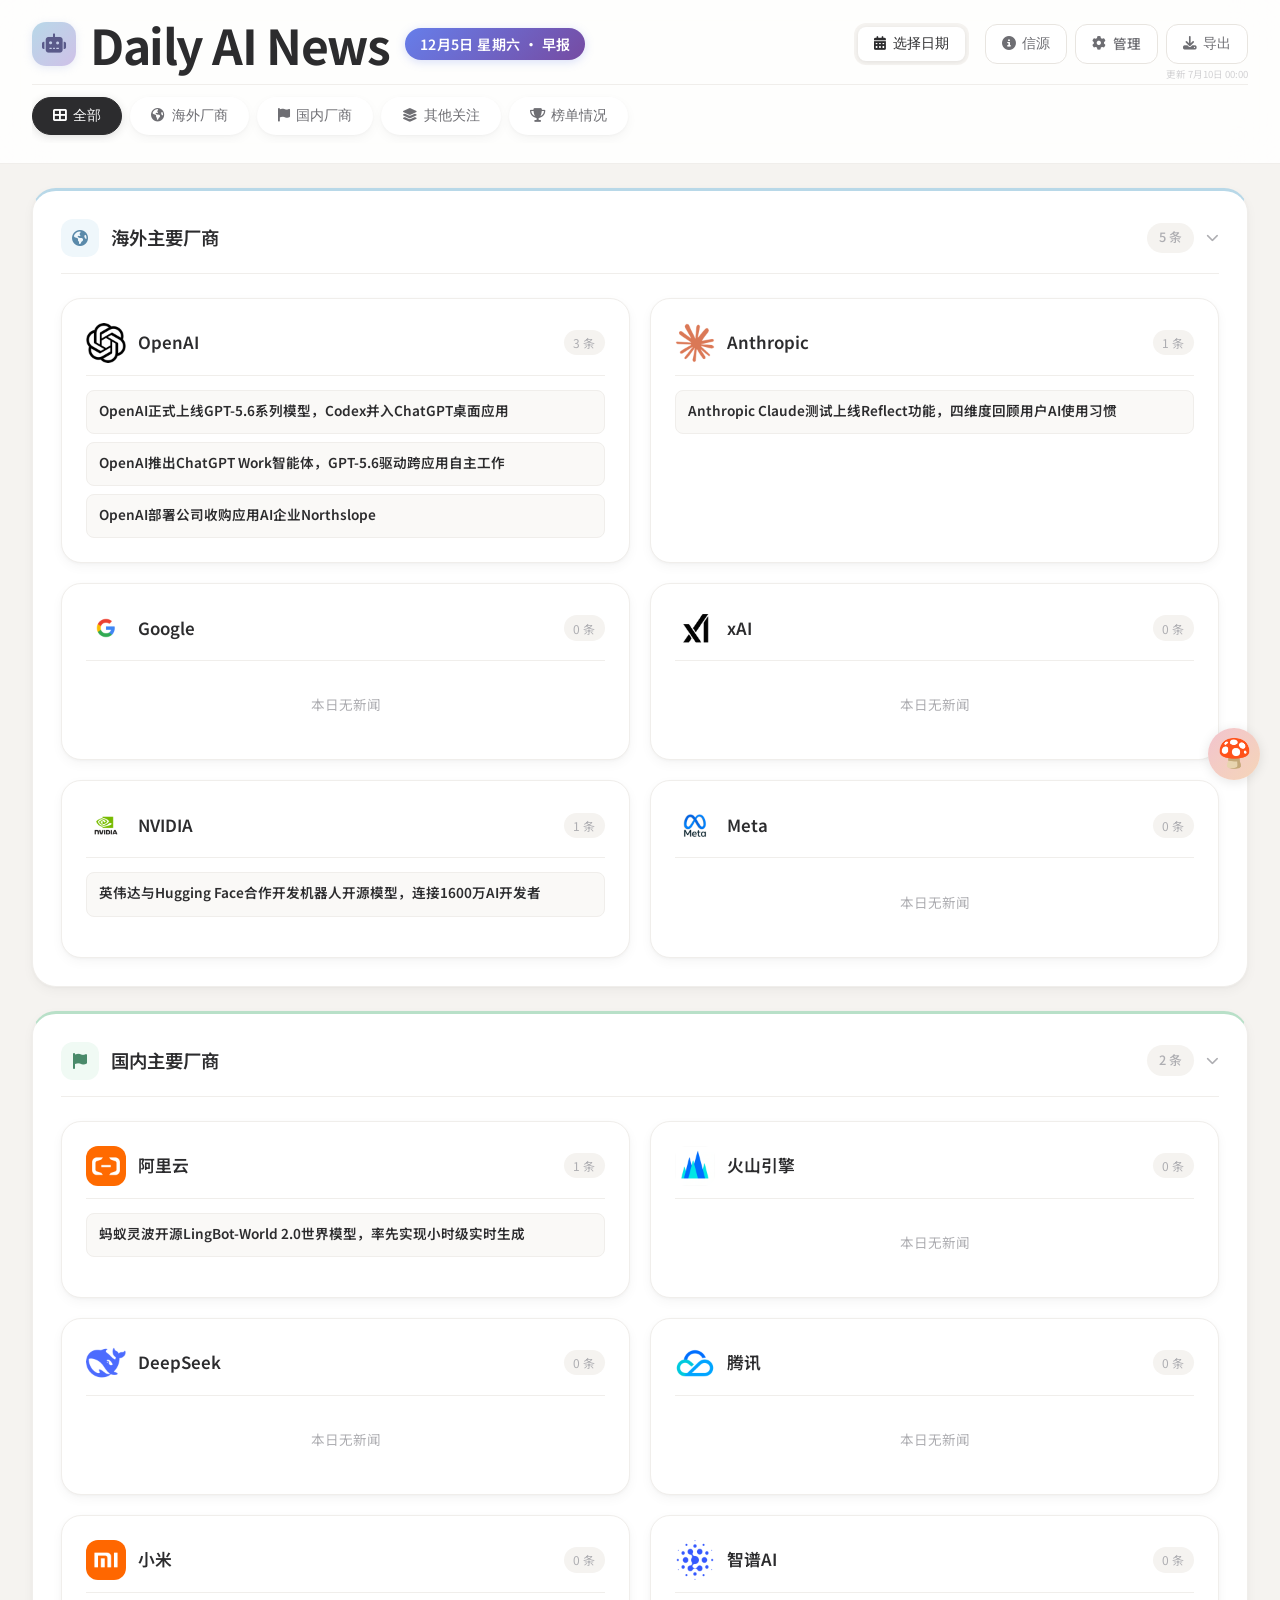
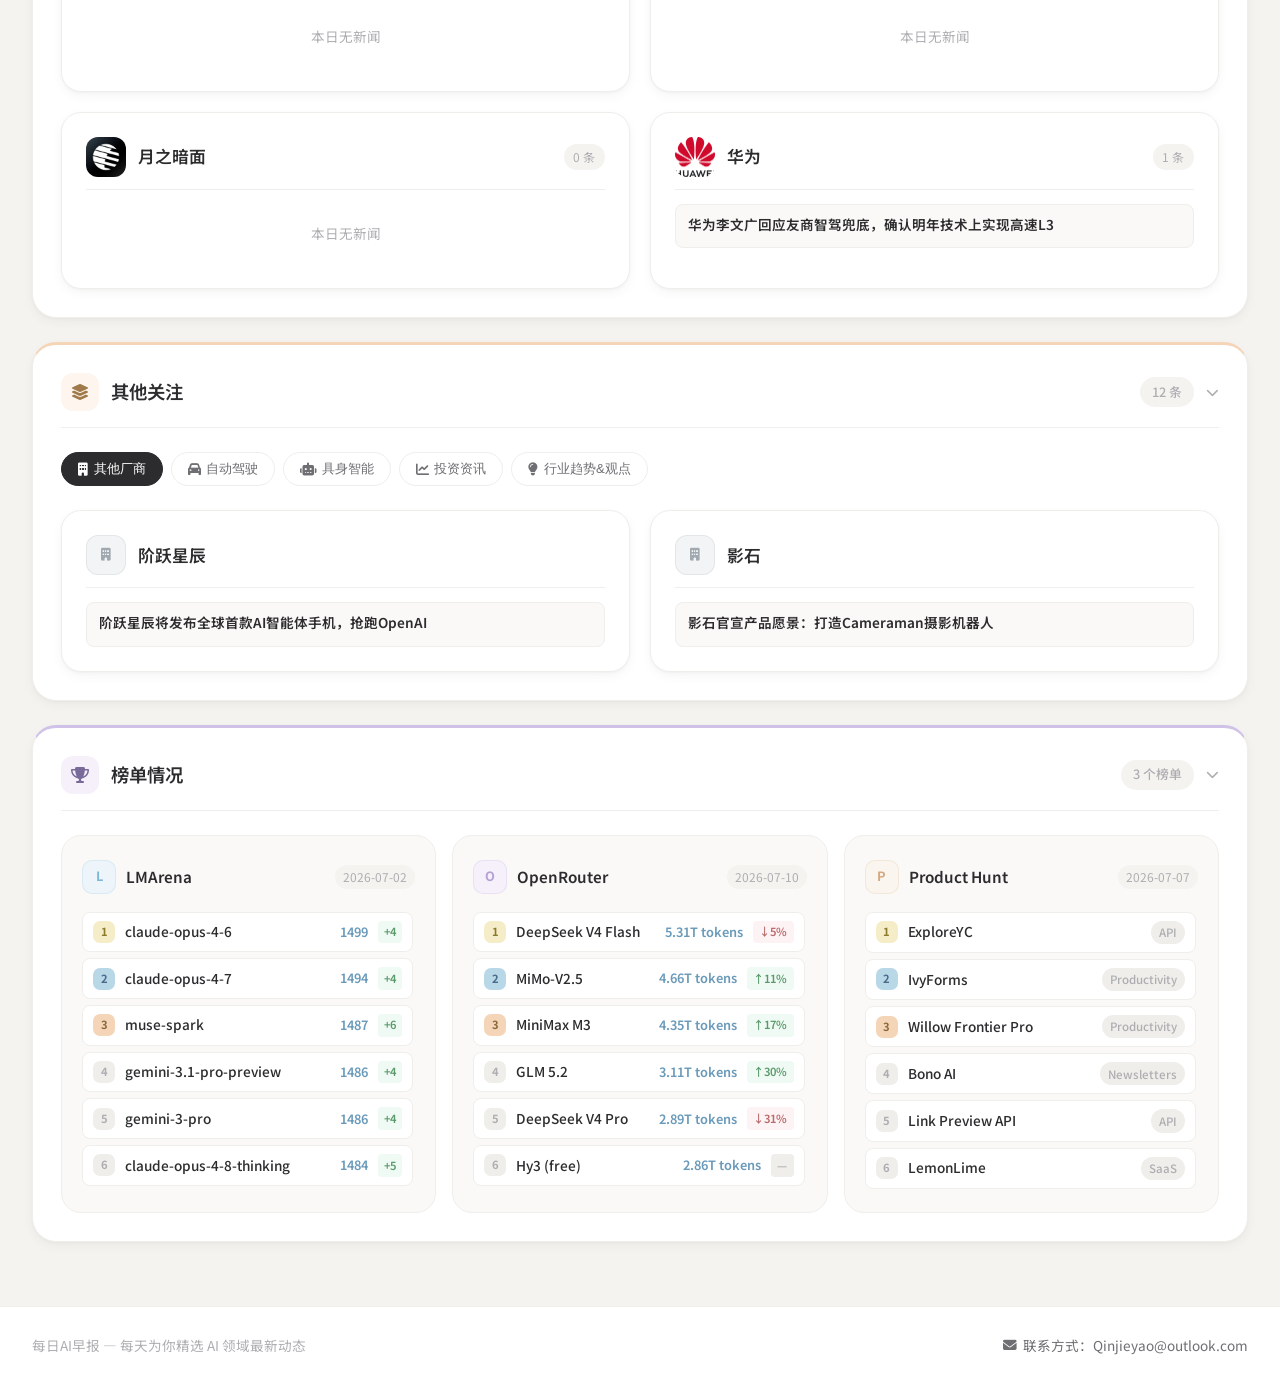
==== index.html @ 11258d32 "修复：seed-data.js 改为永久保留全部历史（43天），更新SKILL.md/CLAUDE.md - SEED数据从git历史全量恢复，不再3天截断（7/5/6/7日数据得以恢复） - SKI" ====
<!DOCTYPE html>
<html lang="zh-CN">
<head>
    <meta charset="UTF-8">
    <meta name="viewport" content="width=device-width, initial-scale=1.0">
    <title>每日AI早报</title>
    <link rel="stylesheet" href="styles.css">
    <link href="https://fonts.googleapis.com/css2?family=Inter:wght@300;400;500;600;700&family=Noto+Sans+SC:wght@300;400;500;600;700&display=swap" rel="stylesheet">
    <link rel="stylesheet" href="https://cdnjs.cloudflare.com/ajax/libs/font-awesome/6.4.0/css/all.min.css">
    <link rel="stylesheet" href="chatbot.css?v=1">
</head>
<body>
    <div class="app-container">
        <!-- Header -->
        <header class="header">
            <div class="header-content">
                <div class="logo-section">
                    <div class="logo-icon">
                        <i class="fas fa-robot"></i>
                    </div>
                    <div class="logo-info">
                        <div class="logo-top-row">
                            <h1 class="logo-text">Daily AI News</h1>
                            <span class="header-date" id="header-date"></span>
                        </div>
                    </div>
                </div>

                <div class="header-actions">
                    <div class="date-selector">
                        <button class="date-btn active" id="custom-date-btn">
                            <i class="fas fa-calendar-alt"></i>
                            <span>选择日期</span>
                        </button>
                        <input type="date" id="custom-date-input" class="custom-date-input" />
                    </div>

                    <div class="action-buttons">
                        <button class="action-btn source-btn" id="source-info-btn" title="信源说明">
                            <i class="fas fa-info-circle"></i>
                            <span>信源</span>
                        </button>
                        <a href="admin.html" class="action-btn admin-btn" title="内容管理">
                            <i class="fas fa-cog"></i>
                            <span>管理</span>
                        </a>
                        <button class="action-btn export-btn" title="导出报告">
                            <i class="fas fa-download"></i>
                            <span>导出</span>
                        </button>
                    </div>
                    <span class="update-time-inline">更新 <span id="update-time"></span></span>
                </div>
            </div>

            <!-- Category Tabs -->
            <div class="category-tabs">
                <button class="tab-btn active" data-category="all">
                    <i class="fas fa-th-large"></i>
                    全部
                </button>
                <button class="tab-btn" data-category="overseas">
                    <i class="fas fa-globe-americas"></i>
                    海外厂商
                </button>
                <button class="tab-btn" data-category="domestic">
                    <i class="fas fa-flag"></i>
                    国内厂商
                </button>
                <button class="tab-btn" data-category="other">
                    <i class="fas fa-layer-group"></i>
                    其他关注
                </button>
                <button class="tab-btn" data-category="ranking">
                    <i class="fas fa-trophy"></i>
                    榜单情况
                </button>
            </div>
        </header>

        <!-- Main Content -->
        <main class="main-content">

            <!-- Content Grid -->
            <div class="content-grid" id="content-grid">
                <!-- 动态渲染 -->
            </div>
        </main>

        <!-- Footer -->
        <footer class="footer">
            <div class="footer-content">
                <p>每日AI早报 — 每天为你精选 AI 领域最新动态</p>
                <div class="footer-links">
                    <span class="footer-link">
                        <i class="fas fa-envelope"></i>
                        联系方式：Qinjieyao@outlook.com
                    </span>
                </div>
            </div>
        </footer>

    </div>

    <!-- Loading Overlay -->
    <div class="loading-overlay" id="loading-overlay">
        <div class="loading-spinner">
            <div class="spinner"></div>
            <p>正在获取最新内容...</p>
        </div>
    </div>

    <!-- Toast Notification -->
    <div class="toast" id="toast">
        <i class="fas fa-check-circle"></i>
        <span id="toast-message">操作成功</span>
    </div>

    <!-- Back to Top -->
    <button class="back-to-top" id="back-to-top" aria-label="回到顶部">
        <i class="fas fa-chevron-up"></i>
    </button>

    <!-- Vendor Detail Modal -->
    <div class="modal-overlay" id="vendor-modal">
        <div class="modal-container">
            <div class="modal-header">
                <div class="modal-vendor-info">
                    <div class="modal-vendor-icon" id="modal-vendor-icon"></div>
                    <div>
                        <h3 class="modal-vendor-name" id="modal-vendor-name"></h3>
                        <span class="modal-news-count" id="modal-news-count"></span>
                    </div>
                </div>
                <button class="modal-close" id="modal-close" aria-label="关闭弹窗">&times;</button>
            </div>
            <div class="modal-body" id="modal-body"></div>
        </div>
    </div>

    <!-- 信源说明弹窗 -->
    <div class="modal-overlay" id="source-modal">
        <div class="modal-container source-modal-container">
            <div class="modal-header">
                <h3>📰 信源说明</h3>
                <button class="modal-close" id="source-modal-close" aria-label="关闭">&times;</button>
            </div>
            <div class="modal-body source-modal-body">
                <div class="source-section">
                    <h4>📡 四大早报源</h4>
                    <p>内容主要来自 <b>36氪 8点1氪</b>、<b>爱范儿早报</b>、<b>极客公园 极客早知道</b>、<b>IT之家 IT早报</b> 四家科技媒体的每日早报，从中提取全部 AI 相关新闻，不受 24 小时窗口限制。</p>
                </div>
                <div class="source-section">
                    <h4>🔍 补充站点</h4>
                    <p>同步扫描 <b>机器之心、量子位、腾讯新闻科技</b> 以及千问/豆包/Kimi/智谱等官方 Blog，查漏补缺，24 小时时效过滤。</p>
                </div>
                <div class="source-section">
                    <h4>🔗 独立链接</h4>
                    <p>每条新闻均附独立报道链接，优先引用 <b>第一财经 → 华尔街见闻 → 证券时报 → 财联社 → 36氪 → 新浪财经 → 腾讯新闻</b> 等权威来源，确保原文可查。</p>
                </div>
                <div class="source-section">
                    <h4>✅ 逐条复核</h4>
                    <p>发布前对每条新闻链接进行逐条验证，核对标题与内容是否一致、日期是否准确，确保链接指向正确文章。</p>
                </div>
                <div class="source-section">
                    <h4>🏷️ 分类规则</h4>
                    <p>按赛道和厂商归类：具身智能 → 自动驾驶 → AI 出海 → 投资资讯 → 其他厂商 → 行业趋势。被跟踪的海外/国内友商新闻优先归入各自卡片。</p>
                </div>
            </div>
        </div>
    </div>

    <!-- 蘑菇助手 Chatbot -->
    <button class="chatbot-toggle" id="chatbot-toggle" aria-label="打开蘑菇助手">
        <span class="chatbot-toggle-icon">🍄</span>
    </button>

    <div class="chatbot-container" id="chatbot-container">
        <div class="chatbot-header">
            <div class="chatbot-header-left">
                <span class="chatbot-header-icon">🍄</span>
                <span class="chatbot-header-title">蘑菇新闻助手</span>
            </div>
            <div class="chatbot-header-actions">
                <button class="chatbot-header-btn" id="chatbot-clear-btn" title="清空对话">
                    <i class="fas fa-trash-can"></i>
                </button>
                <button class="chatbot-header-btn" id="chatbot-close-btn" title="收起">
                    <i class="fas fa-chevron-down"></i>
                </button>
            </div>
        </div>

        <div class="chatbot-messages" id="chatbot-messages"></div>

        <div class="chatbot-quick-prompts" id="chatbot-quick-prompts"></div>

        <div class="chatbot-input-area">
            <textarea class="chatbot-input" id="chatbot-input"
                placeholder="问我关于AI日报的任何问题..." rows="1"></textarea>
            <button class="chatbot-send-btn" id="chatbot-send-btn" aria-label="发送">🍄</button>
        </div>
    </div>

    <script src="seed-data.js?v=20260710"></script>
    <script src="data.js?v=20260710"></script>
    <script src="script.js?v=20260710"></script>
    <script src="chatbot.js"></script>
</body>
</html>
---- styles.css ----
/* ==================== 全局变量 ==================== */
:root {
    --bg-page: #f5f3f0;
    --bg-card: #ffffff;
    --bg-card-hover: #fefefe;
    --bg-section: #faf9f7;
    --bg-tag: #f0eeeb;
    --border: #e8e5e0;
    --border-light: #f0eeeb;

    --text-primary: #2c2c2e;
    --text-secondary: #6e6e73;
    --text-muted: #aeaeb2;

    --macaron-pink: #f2c4ce;
    --macaron-pink-soft: #fdf2f4;
    --macaron-blue: #b8d8e8;
    --macaron-blue-soft: #eff7fb;
    --macaron-green: #b8e0c8;
    --macaron-green-soft: #f0faf4;
    --macaron-lavender: #cfc1e8;
    --macaron-lavender-soft: #f5f0fa;
    --macaron-peach: #f5d5b8;
    --macaron-peach-soft: #fdf5ee;
    --macaron-mint: #aee6d8;
    --macaron-mint-soft: #effbf6;
    --macaron-lemon: #f5ecc8;
    --macaron-lemon-soft: #fdfbf0;

    --radius-xl: 24px;
    --radius-lg: 20px;
    --radius-md: 16px;
    --radius-sm: 12px;
    --radius-xs: 8px;

    --shadow-soft: 0 1px 3px rgba(0,0,0,0.03), 0 4px 12px rgba(0,0,0,0.04);
    --shadow-hover: 0 2px 8px rgba(0,0,0,0.05), 0 8px 24px rgba(0,0,0,0.06);
    --shadow-card: 0 0 0 1px var(--border), var(--shadow-soft);

    --transition: 0.25s cubic-bezier(0.4, 0, 0.2, 1);
}

html {
    scroll-behavior: smooth;
}

* {
    margin: 0;
    padding: 0;
    box-sizing: border-box;
}

body {
    font-family: -apple-system, BlinkMacSystemFont, 'SF Pro Display', 'Noto Sans SC', 'Inter', sans-serif;
    background: var(--bg-page);
    color: var(--text-primary);
    line-height: 1.6;
    overflow-x: hidden;
    -webkit-font-smoothing: antialiased;
}

body.modal-open {
    overflow: hidden;
}

/* ==================== 容器 ==================== */
.app-container {
    min-height: 100vh;
    display: flex;
    flex-direction: column;
}

/* ==================== Header ==================== */
.header {
    background: rgba(255,255,255,0.85);
    backdrop-filter: blur(24px) saturate(180%);
    -webkit-backdrop-filter: blur(24px) saturate(180%);
    border-bottom: 1px solid var(--border-light);
    padding: 1.25rem 2rem;
    position: sticky;
    top: 0;
    z-index: 100;
}

.header-content {
    max-width: 1280px;
    margin: 0 auto;
    display: flex;
    justify-content: space-between;
    align-items: center;
    gap: 1.5rem;
}

.logo-section {
    display: flex;
    align-items: center;
    gap: 0.875rem;
}

.logo-icon {
    width: 44px;
    height: 44px;
    background: linear-gradient(135deg, var(--macaron-blue) 0%, var(--macaron-lavender) 100%);
    border-radius: 14px;
    display: flex;
    align-items: center;
    justify-content: center;
    font-size: 1.2rem;
    color: #5a5a8a;
    box-shadow: 0 2px 8px rgba(180,190,230,0.3);
}

.logo-info {
    display: flex;
    flex-direction: column;
}

.logo-top-row {
    display: flex;
    align-items: center;
    gap: 1rem;
}

.logo-text {
    font-size: 3rem;
    font-weight: 700;
    color: var(--text-primary);
    letter-spacing: -0.03em;
    line-height: 1;
}

.header-date {
    font-size: 0.88rem;
    font-weight: 600;
    color: white;
    letter-spacing: 0.03em;
    white-space: nowrap;
    padding: 0.3rem 0.9rem;
    background: linear-gradient(135deg, #667eea 0%, #764ba2 100%);
    border-radius: 100px;
    flex-shrink: 0;
    box-shadow: 0 2px 10px rgba(102, 126, 234, 0.25);
}

.header-actions {
    display: flex;
    align-items: center;
    gap: 1rem;
    position: relative;
}

.update-time-inline {
    position: absolute;
    right: 0;
    bottom: -1.1rem;
    font-size: 0.6rem;
    color: var(--text-muted);
    opacity: 0.55;
    white-space: nowrap;
}

.date-selector {
    display: flex;
    gap: 4px;
    background: var(--bg-page);
    padding: 4px;
    border-radius: var(--radius-sm);
}

.date-btn {
    padding: 0.5rem 1rem;
    border: none;
    background: white;
    color: var(--text-primary);
    border-radius: var(--radius-xs);
    cursor: pointer;
    font-size: 0.85rem;
    font-weight: 500;
    transition: all var(--transition);
    display: flex;
    align-items: center;
    gap: 0.4rem;
    box-shadow: 0 1px 4px rgba(0,0,0,0.08);
}

.date-btn:hover {
    background: rgba(255,255,255,0.8);
}

.custom-date-input {
    position: absolute;
    opacity: 0;
    width: 0;
    height: 0;
    pointer-events: none;
}

.custom-date-input.visible {
    position: relative;
    opacity: 1;
    width: auto;
    height: auto;
    pointer-events: auto;
    padding: 0.5rem 0.75rem;
    border: 1px solid var(--border);
    border-radius: var(--radius-xs);
    font-size: 0.85rem;
    font-family: inherit;
    color: var(--text-primary);
    background: white;
    cursor: pointer;
    outline: none;
    transition: all var(--transition);
}

.custom-date-input.visible:focus {
    border-color: var(--macaron-blue);
    box-shadow: 0 0 0 3px var(--macaron-blue-soft);
}

.action-buttons {
    display: flex;
    gap: 0.5rem;
}

.action-btn {
    padding: 0.5rem 1rem;
    border: 1px solid var(--border);
    background: white;
    color: var(--text-secondary);
    border-radius: var(--radius-sm);
    cursor: pointer;
    font-size: 0.85rem;
    font-weight: 500;
    transition: all var(--transition);
    display: flex;
    align-items: center;
    gap: 0.4rem;
    text-decoration: none;
}

.action-btn:hover {
    background: var(--bg-page);
    color: var(--text-primary);
    transform: translateY(-1px);
    box-shadow: var(--shadow-soft);
}

.refresh-btn:hover i {
    animation: rotate 0.8s ease;
}

@keyframes rotate {
    from { transform: rotate(0deg); }
    to { transform: rotate(360deg); }
}

/* ==================== Back to Top ==================== */
.back-to-top {
    position: fixed;
    bottom: 2rem;
    left: 2rem;
    width: 44px;
    height: 44px;
    background: white;
    border: 1px solid var(--border);
    border-radius: 50%;
    color: var(--text-secondary);
    cursor: pointer;
    font-size: 1rem;
    display: flex;
    align-items: center;
    justify-content: center;
    box-shadow: var(--shadow-soft);
    opacity: 0;
    transform: translateY(20px);
    pointer-events: none;
    transition: all var(--transition);
    z-index: 99;
}

.back-to-top.visible {
    opacity: 1;
    transform: translateY(0);
    pointer-events: auto;
}

.back-to-top:hover {
    color: var(--text-primary);
    background: var(--bg-page);
    transform: translateY(-3px);
    box-shadow: var(--shadow-hover);
}

/* ==================== Main ==================== */
.main-content {
    flex: 1;
    max-width: 1280px;
    margin: 0 auto;
    padding: 1.5rem 2rem 2rem;
    width: 100%;
}

/* Category Tabs — 胶囊 */
.category-tabs {
    max-width: 1280px;
    margin: 0 auto;
    display: flex;
    gap: 0.5rem;
    overflow-x: auto;
    padding: 0.75rem 0 0.5rem;
    border-top: 1px solid var(--border-light);
    margin-top: 1rem;
}

.tab-btn {
    padding: 0.55rem 1.25rem;
    border: 1.5px solid transparent;
    background: white;
    color: var(--text-secondary);
    border-radius: 100px;
    cursor: pointer;
    font-size: 0.85rem;
    font-weight: 500;
    transition: all var(--transition);
    display: flex;
    align-items: center;
    gap: 0.4rem;
    white-space: nowrap;
    box-shadow: var(--shadow-soft);
}

.tab-btn:hover {
    color: var(--text-primary);
    transform: translateY(-1px);
    box-shadow: var(--shadow-hover);
}

.tab-btn.active {
    background: var(--text-primary);
    color: white;
    border-color: var(--text-primary);
    box-shadow: 0 2px 8px rgba(44,44,46,0.15);
}

/* ==================== Section Card ==================== */
.content-grid {
    display: grid;
    gap: 1.5rem;
}

.content-section {
    background: var(--bg-card);
    border-radius: var(--radius-xl);
    padding: 1.75rem;
    border: 1px solid var(--border-light);
    box-shadow: var(--shadow-soft);
    transition: all var(--transition);
}

.content-section:hover {
    box-shadow: var(--shadow-hover);
}

/* 左侧色带 */
.content-section[data-category="overseas"] {
    border-top: 3px solid var(--macaron-blue);
}
.content-section[data-category="domestic"] {
    border-top: 3px solid var(--macaron-green);
}
.content-section[data-category="other"] {
    border-top: 3px solid var(--macaron-peach);
}
.content-section[data-category="ranking"] {
    border-top: 3px solid var(--macaron-lavender);
}

/* ==================== Other Tabs ==================== */
.other-tabs {
    display: flex;
    gap: 0.5rem;
    margin-bottom: 1.25rem;
    overflow-x: auto;
    padding-bottom: 0.25rem;
}

.other-tab {
    padding: 0.45rem 1rem;
    border: 1px solid var(--border-light);
    background: white;
    color: var(--text-secondary);
    border-radius: 100px;
    cursor: pointer;
    font-size: 0.82rem;
    font-weight: 500;
    white-space: nowrap;
    transition: all var(--transition);
    display: flex;
    align-items: center;
    gap: 0.35rem;
}

.other-tab:hover {
    color: var(--text-primary);
    border-color: var(--border);
}

.other-tab.active {
    background: var(--text-primary);
    color: white;
    border-color: var(--text-primary);
}

/* ==================== Vendor Cards Grid ==================== */
.vendor-cards-row {
    display: grid;
    grid-template-columns: repeat(var(--cols, 2), 1fr);
    gap: 1.25rem;
    margin-bottom: 1.25rem;
}

.vendor-cards-row:last-child {
    margin-bottom: 0;
}

.vendor-card {
    background: var(--bg-card);
    border-radius: var(--radius-lg);
    padding: 1.5rem;
    border: 1px solid var(--border-light);
    cursor: pointer;
    transition: all var(--transition);
    display: flex;
    flex-direction: column;
    gap: 0.875rem;
    box-shadow: var(--shadow-soft);
}

.vendor-card:hover {
    transform: translateY(-3px);
    box-shadow: var(--shadow-hover);
    border-color: var(--border);
}

.vendor-card:active {
    transform: translateY(-1px);
}

.vendor-card-header {
    display: flex;
    align-items: center;
    gap: 0.75rem;
    padding-bottom: 0.75rem;
    border-bottom: 1px solid var(--border-light);
}

.vendor-card-icon {
    width: 40px;
    height: 40px;
    border-radius: 12px;
    display: flex;
    align-items: center;
    justify-content: center;
    font-size: 0.9rem;
    font-weight: 700;
    flex-shrink: 0;
    overflow: hidden;
}

.vendor-card-icon.has-logo {
    background: transparent !important;
    border: none !important;
}

.vendor-card-logo-img {
    width: 100%;
    height: 100%;
    object-fit: contain;
}

.vendor-card-name {
    font-size: 1.05rem;
    font-weight: 600;
    color: var(--text-primary);
}

.vendor-card-news-count {
    margin-left: auto;
    font-size: 0.75rem;
    color: var(--text-muted);
    padding: 0.2rem 0.6rem;
    background: var(--bg-page);
    border-radius: 100px;
    white-space: nowrap;
}

.vendor-card-news-list {
    display: flex;
    flex-direction: column;
    gap: 0.5rem;
    flex: 1;
}

.vendor-card-news-item {
    padding: 0.625rem 0.75rem;
    background: var(--bg-section);
    border-radius: var(--radius-xs);
    border: 1px solid var(--border-light);
    transition: background var(--transition);
}

.vendor-card:hover .vendor-card-news-item {
    background: white;
}

.vendor-card-news-title {
    font-size: 0.85rem;
    font-weight: 600;
    color: var(--text-primary);
    margin-bottom: 0.2rem;
    line-height: 1.4;
    display: -webkit-box;
    -webkit-line-clamp: 1;
    -webkit-box-orient: vertical;
    overflow: hidden;
}

.vendor-card-news-summary {
    font-size: 0.78rem;
    color: var(--text-secondary);
    line-height: 1.5;
    display: -webkit-box;
    -webkit-line-clamp: 1;
    -webkit-box-orient: vertical;
    overflow: hidden;
}

.vendor-card-empty {
    display: flex;
    flex-direction: column;
    align-items: center;
    justify-content: center;
    padding: 1.2rem 1rem;
    color: var(--text-muted);
    font-size: 0.85rem;
    flex: 1;
    min-height: 60px;
    gap: 0.6rem;
}

.vendor-card-empty-label {
    color: var(--text-muted);
    font-size: 0.85rem;
    align-self: flex-start;
}

.vendor-card-recent {
    display: flex;
    flex-direction: column;
    gap: 0.35rem;
    width: 100%;
}

.vendor-card-recent-item {
    display: flex;
    align-items: baseline;
    gap: 0.4rem;
    font-size: 0.85rem;
    color: var(--text-muted);
    line-height: 1.4;
}

.vendor-card-recent-date {
    flex-shrink: 0;
    color: var(--text-muted);
    opacity: 0.7;
    font-size: 0.85rem;
    white-space: nowrap;
}

.vendor-card-recent-title {
    color: var(--text-muted);
    opacity: 0.8;
    overflow: hidden;
    text-overflow: ellipsis;
    white-space: nowrap;
    cursor: default;
    font-size: 0.85rem;
}

.vendor-card-recent-title[data-link] {
    cursor: pointer;
}

.vendor-card-recent-title[data-link]:hover {
    color: var(--macaron-pink);
    opacity: 1;
    text-decoration: underline;
}

.vendor-card-hint {
    font-size: 0.72rem;
    color: var(--text-muted);
    text-align: center;
    padding-top: 0.25rem;
    border-top: 1px dashed var(--border-light);
    margin-top: auto;
}

.section-header {
    display: flex;
    justify-content: space-between;
    align-items: center;
    margin-bottom: 1.5rem;
    padding-bottom: 1rem;
    border-bottom: 1px solid var(--border-light);
    cursor: pointer;
    user-select: none;
}

.section-header:hover .section-toggle {
    color: var(--text-primary);
}

.section-header-right {
    display: flex;
    align-items: center;
    gap: 0.75rem;
}

.section-toggle {
    color: var(--text-muted);
    font-size: 0.8rem;
    transition: transform 0.3s ease;
}

.content-section.collapsed .section-toggle {
    transform: rotate(-90deg);
}

.content-section.collapsed .section-header {
    margin-bottom: 0;
    border-bottom: none;
    padding-bottom: 0;
}

.content-section.collapsed > *:not(.section-header) {
    display: none;
}

.section-title {
    display: flex;
    align-items: center;
    gap: 0.75rem;
}

.section-icon {
    width: 38px;
    height: 38px;
    border-radius: var(--radius-sm);
    display: flex;
    align-items: center;
    justify-content: center;
    font-size: 1rem;
}

.section-icon.overseas {
    background: var(--macaron-blue-soft);
    color: #5a8aaa;
}

.section-icon.domestic {
    background: var(--macaron-green-soft);
    color: #4a8a6a;
}

.section-icon.other {
    background: var(--macaron-peach-soft);
    color: #a07a4a;
}

.section-icon.ranking {
    background: var(--macaron-lavender-soft);
    color: #7a6a9a;
}

.section-title h2 {
    font-size: 1.15rem;
    font-weight: 600;
    color: var(--text-primary);
}

.item-count {
    padding: 0.3rem 0.75rem;
    background: var(--bg-page);
    border-radius: 100px;
    font-size: 0.8rem;
    color: var(--text-muted);
    font-weight: 500;
}

/* ==================== Vendor Group ==================== */
.vendor-group {
    margin-bottom: 1.25rem;
}

.vendor-group:last-child {
    margin-bottom: 0;
}

.vendor-header {
    display: flex;
    align-items: center;
    gap: 0.625rem;
    margin-bottom: 0.75rem;
    padding-bottom: 0.625rem;
    border-bottom: 1px dashed var(--border-light);
}

.vendor-icon {
    width: 30px;
    height: 30px;
    border-radius: 9px;
    display: flex;
    align-items: center;
    justify-content: center;
    font-size: 0.75rem;
    font-weight: 700;
    flex-shrink: 0;
    overflow: hidden;
}

.vendor-icon.has-logo {
    background: transparent !important;
    border: none !important;
}

.vendor-logo-img {
    width: 100%;
    height: 100%;
    object-fit: contain;
}

.vendor-header h3 {
    font-size: 0.95rem;
    font-weight: 600;
    color: var(--text-primary);
}

.vendor-header .vendor-news-count {
    font-size: 0.75rem;
    color: var(--text-muted);
    margin-left: auto;
    padding: 0.15rem 0.5rem;
    background: var(--bg-page);
    border-radius: 100px;
}

/* ==================== News Item ==================== */
.items-list {
    display: grid;
    gap: 0.625rem;
    padding-left: 2.5rem;
}

.news-item {
    background: var(--bg-section);
    border-radius: var(--radius-md);
    padding: 1.125rem 1.25rem;
    border: 1px solid var(--border-light);
    cursor: pointer;
    transition: all var(--transition);
}

.news-item:hover {
    background: white;
    border-color: var(--border);
    transform: translateY(-2px);
    box-shadow: var(--shadow-hover);
}

.item-header {
    display: flex;
    justify-content: space-between;
    align-items: center;
    margin-bottom: 0.375rem;
}

/* 胶囊 source badge */
.source-badge {
    padding: 0.2rem 0.65rem;
    color: white;
    border-radius: 100px;
    font-size: 0.7rem;
    font-weight: 600;
    letter-spacing: 0.02em;
}

.time-badge {
    font-size: 0.8rem;
    color: var(--text-muted);
}

.item-title {
    font-size: 0.95rem;
    font-weight: 600;
    margin-bottom: 0.35rem;
    line-height: 1.5;
    color: var(--text-primary);
    transition: color var(--transition);
}

.news-item:hover .item-title {
    color: #4a7aaa;
}

.item-summary {
    color: var(--text-secondary);
    font-size: 0.85rem;
    line-height: 1.7;
    margin-bottom: 0.5rem;
}

.item-link {
    display: inline-flex;
    align-items: center;
    gap: 0.35rem;
    color: #6a9aba;
    font-size: 0.8rem;
    font-weight: 500;
    text-decoration: none;
    transition: all var(--transition);
    padding: 0.2rem 0;
}

.item-link:hover {
    color: #4a7aaa;
    gap: 0.55rem;
}

/* 胶囊标签 */
.item-tags {
    display: flex;
    gap: 0.375rem;
    flex-wrap: wrap;
    margin-top: 0.5rem;
}

.tag {
    padding: 0.2rem 0.65rem;
    background: var(--bg-tag);
    color: var(--text-secondary);
    border-radius: 100px;
    font-size: 0.72rem;
    font-weight: 500;
    transition: all var(--transition);
    border: 1px solid transparent;
}

.tag:hover {
    background: var(--macaron-blue-soft);
    color: #5a8aaa;
    border-color: var(--macaron-blue);
}

/* ==================== Ranking ==================== */
.ranking-grid {
    display: grid;
    grid-template-columns: repeat(auto-fill, minmax(340px, 1fr));
    gap: 1rem;
}

.ranking-card {
    background: var(--bg-section);
    border-radius: var(--radius-lg);
    padding: 1.25rem;
    border: 1px solid var(--border-light);
    transition: all var(--transition);
}

.ranking-card:hover {
    background: white;
    border-color: var(--border);
    box-shadow: var(--shadow-hover);
}

.ranking-card-header {
    display: flex;
    justify-content: space-between;
    align-items: center;
    margin-bottom: 0.875rem;
    text-decoration: none;
    color: inherit;
    border-radius: var(--radius-sm);
    padding: 0.25rem;
    margin-left: -0.25rem;
    margin-right: -0.25rem;
    transition: background var(--transition), transform var(--transition);
}

a.ranking-card-header:hover {
    background: var(--bg-page);
    transform: translateY(-1px);
}

a.ranking-card-header:hover .ranking-link-icon {
    opacity: 1;
    transform: translate(0, 0);
}

.ranking-link-icon {
    font-size: 0.7rem;
    color: var(--text-muted);
    opacity: 0;
    transform: translate(-4px, 0);
    transition: all var(--transition);
}

.ranking-platform {
    display: flex;
    align-items: center;
    gap: 0.625rem;
}

.ranking-platform-icon {
    width: 34px;
    height: 34px;
    border-radius: 10px;
    display: flex;
    align-items: center;
    justify-content: center;
    font-size: 0.8rem;
    font-weight: 700;
}

.ranking-platform h4 {
    font-size: 0.95rem;
    font-weight: 600;
    color: var(--text-primary);
}

.ranking-date {
    font-size: 0.75rem;
    color: var(--text-muted);
    padding: 0.15rem 0.5rem;
    background: var(--bg-page);
    border-radius: 100px;
}

.ranking-list {
    display: grid;
    gap: 0.375rem;
    max-height: 280px;
    overflow-y: auto;
    padding-right: 2px;
}

.ranking-list::-webkit-scrollbar {
    width: 4px;
}

.ranking-list::-webkit-scrollbar-thumb {
    background: var(--border);
    border-radius: 2px;
}

.ranking-item {
    display: flex;
    align-items: center;
    gap: 0.625rem;
    padding: 0.5rem 0.625rem;
    background: white;
    border-radius: var(--radius-xs);
    border: 1px solid var(--border-light);
    transition: all var(--transition);
}

.ranking-item:hover {
    border-color: var(--border);
    background: var(--bg-card-hover);
}

.ranking-num {
    width: 22px;
    height: 22px;
    border-radius: 7px;
    display: flex;
    align-items: center;
    justify-content: center;
    font-size: 0.7rem;
    font-weight: 700;
    flex-shrink: 0;
}

.ranking-num.top1 { background: var(--macaron-lemon); color: #8a7a2a; }
.ranking-num.top2 { background: var(--macaron-blue); color: #4a6a8a; }
.ranking-num.top3 { background: var(--macaron-peach); color: #8a6a3a; }
.ranking-num.other { background: var(--bg-tag); color: var(--text-muted); }

.ranking-model {
    flex: 1;
    font-size: 0.85rem;
    font-weight: 500;
    color: var(--text-primary);
}

a.ranking-model-link {
    text-decoration: none;
    color: var(--text-primary);
    transition: color var(--transition);
}

a.ranking-model-link:hover {
    color: var(--macaron-pink);
    text-decoration: underline;
}

.ranking-score {
    font-size: 0.8rem;
    color: #6a9aba;
    font-weight: 600;
}

.ranking-category {
    font-size: 0.72rem;
    color: var(--text-muted);
    padding: 0.15rem 0.5rem;
    background: var(--bg-tag);
    border-radius: 100px;
    font-weight: 500;
}

.ranking-change {
    font-size: 0.7rem;
    font-weight: 600;
    padding: 0.15rem 0.4rem;
    border-radius: 4px;
    white-space: nowrap;
}

.ranking-change.up { color: #5a9a6a; background: var(--macaron-green-soft); }
.ranking-change.down { color: #ba6a6a; background: var(--macaron-pink-soft); }
.ranking-change.flat { color: var(--text-muted); background: var(--bg-tag); }

/* ==================== Footer ==================== */
.footer {
    background: white;
    border-top: 1px solid var(--border-light);
    padding: 1.75rem 2rem;
    margin-top: 2rem;
}

.footer-content {
    max-width: 1280px;
    margin: 0 auto;
    display: flex;
    justify-content: space-between;
    align-items: center;
}

.footer p {
    color: var(--text-muted);
    font-size: 0.85rem;
}

.footer-links {
    display: flex;
    gap: 1.25rem;
}

.footer-link {
    color: var(--text-secondary);
    text-decoration: none;
    font-size: 0.85rem;
    display: flex;
    align-items: center;
    gap: 0.35rem;
    transition: color var(--transition);
}

.footer-link:hover {
    color: #6a9aba;
}

/* ==================== Loading ==================== */
.loading-overlay {
    position: fixed;
    top: 0;
    left: 0;
    width: 100%;
    height: 100%;
    background: rgba(245,243,240,0.92);
    display: none;
    align-items: center;
    justify-content: center;
    z-index: 1000;
    backdrop-filter: blur(12px);
}

.loading-overlay.active {
    display: flex;
}

.loading-spinner {
    text-align: center;
}

.spinner {
    width: 40px;
    height: 40px;
    border: 3px solid var(--border);
    border-top-color: var(--macaron-blue);
    border-radius: 50%;
    animation: spin 0.8s linear infinite;
    margin: 0 auto 0.75rem;
}

@keyframes spin {
    to { transform: rotate(360deg); }
}

.loading-spinner p {
    color: var(--text-secondary);
    font-size: 0.9rem;
}

/* ==================== Toast ==================== */
.toast {
    position: fixed;
    bottom: 2rem;
    right: 2rem;
    background: white;
    border: 1px solid var(--border);
    color: var(--text-primary);
    padding: 0.875rem 1.25rem;
    border-radius: var(--radius-md);
    display: flex;
    align-items: center;
    gap: 0.625rem;
    box-shadow: var(--shadow-hover);
    transform: translateY(20px);
    opacity: 0;
    transition: all var(--transition);
    z-index: 1001;
}

.toast.show {
    transform: translateY(0);
    opacity: 1;
}

.toast i {
    color: #6aaa8a;
    font-size: 1rem;
}

/* ==================== Modal ==================== */
.modal-overlay {
    position: fixed;
    inset: 0;
    background: rgba(44, 44, 46, 0.45);
    backdrop-filter: blur(6px);
    -webkit-backdrop-filter: blur(6px);
    display: flex;
    align-items: center;
    justify-content: center;
    z-index: 1000;
    padding: 2rem;
    opacity: 0;
    pointer-events: none;
    transition: opacity 0.25s ease;
}

.modal-overlay.active {
    opacity: 1;
    pointer-events: auto;
}

.modal-container {
    background: white;
    border-radius: var(--radius-xl);
    width: 100%;
    max-width: 640px;
    max-height: 85vh;
    display: flex;
    flex-direction: column;
    box-shadow: 0 8px 40px rgba(0,0,0,0.15), 0 0 0 1px rgba(0,0,0,0.05);
    transform: translateY(24px);
    transition: transform 0.3s cubic-bezier(0.4, 0, 0.2, 1);
}

.modal-overlay.active .modal-container {
    transform: translateY(0);
}

.modal-header {
    display: flex;
    justify-content: space-between;
    align-items: center;
    padding: 1.5rem 1.75rem 1rem;
    flex-shrink: 0;
}

.modal-vendor-info {
    display: flex;
    align-items: center;
    gap: 0.75rem;
}

.modal-vendor-icon {
    width: 44px;
    height: 44px;
    border-radius: 13px;
    display: flex;
    align-items: center;
    justify-content: center;
    font-size: 1rem;
    font-weight: 700;
    flex-shrink: 0;
    overflow: hidden;
}

.modal-vendor-icon.has-logo {
    background: transparent !important;
    border: none !important;
}

.modal-vendor-name {
    font-size: 1.15rem;
    font-weight: 600;
    color: var(--text-primary);
}

.modal-news-count {
    font-size: 0.78rem;
    color: var(--text-muted);
}

.modal-close {
    width: 36px;
    height: 36px;
    border-radius: 50%;
    border: 1px solid var(--border-light);
    background: white;
    font-size: 1.25rem;
    color: var(--text-secondary);
    cursor: pointer;
    display: flex;
    align-items: center;
    justify-content: center;
    transition: all var(--transition);
    flex-shrink: 0;
}

.modal-close:hover {
    background: var(--bg-page);
    color: var(--text-primary);
    border-color: var(--border);
}

.modal-body {
    padding: 1.5rem 1.75rem 2rem;
    overflow-y: auto;
    flex: 1;
}

/* 信源说明弹窗 */
.source-modal-container {
    max-width: 640px;
}

.source-modal-body {
    padding: 0.5rem 1.75rem 2rem;
}

.source-section {
    margin-bottom: 1.25rem;
}

.source-section h4 {
    font-size: 0.95rem;
    font-weight: 600;
    color: var(--text-primary);
    margin-bottom: 0.35rem;
}

.source-intro {
    font-size: 0.9rem;
    color: var(--text-secondary);
    line-height: 1.65;
    margin: 0 0 1rem;
    padding-bottom: 1rem;
    border-bottom: 1px solid var(--border-light);
}

.source-section p {
    font-size: 0.88rem;
    color: var(--text-secondary);
    line-height: 1.6;
    margin: 0;
}

.source-btn {
    color: var(--text-secondary) !important;
}

.source-btn:hover {
    color: var(--accent-blue) !important;
    background: rgba(59, 130, 246, 0.08);
}

.modal-news-block--divider {
    margin-top: 1.5rem;
    padding-top: 1.5rem;
    border-top: 1px solid var(--border-light);
}

.modal-news-title {
    font-size: 1.1rem;
    font-weight: 600;
    color: var(--text-primary);
    margin-bottom: 0.75rem;
    line-height: 1.5;
}

.modal-news-meta {
    display: flex;
    align-items: center;
    gap: 0.75rem;
    margin-bottom: 1rem;
    flex-wrap: wrap;
}

.modal-news-source {
    display: inline-flex;
    align-items: center;
    gap: 0.3rem;
    padding: 0.25rem 0.7rem;
    border-radius: 100px;
    font-size: 0.75rem;
    font-weight: 600;
    text-decoration: none;
    cursor: pointer;
    transition: all var(--transition);
}

.modal-news-source:hover {
    opacity: 0.85;
    transform: translateY(-1px);
}

.modal-news-source::after {
    content: '\f35d';
    font-family: 'Font Awesome 6 Free';
    font-weight: 900;
    font-size: 0.65rem;
}

.modal-news-time {
    font-size: 0.8rem;
    color: var(--text-muted);
}

.modal-news-date {
    font-size: 0.82rem;
    color: var(--text-muted);
}

.modal-news-summary {
    color: var(--text-secondary);
    font-size: 0.9rem;
    line-height: 1.8;
    margin-bottom: 1rem;
}

.modal-news-link {
    display: inline-flex;
    align-items: center;
    gap: 0.4rem;
    color: #6a9aba;
    font-size: 0.85rem;
    font-weight: 500;
    text-decoration: none;
    padding: 0.5rem 1rem;
    border: 1px solid #d0e4f0;
    border-radius: 100px;
    transition: all var(--transition);
    margin-bottom: 0.75rem;
}

.modal-news-link:hover {
    background: var(--macaron-blue-soft);
    border-color: var(--macaron-blue);
    color: #4a7aaa;
}

.modal-news-tags {
    display: flex;
    gap: 0.375rem;
    flex-wrap: wrap;
}

/* 移动端弹窗全屏 */
@media (max-width: 640px) {
    .modal-overlay {
        padding: 0;
        align-items: flex-end;
    }

    .modal-container {
        max-width: 100%;
        max-height: 92vh;
        border-radius: var(--radius-xl) var(--radius-xl) 0 0;
    }

    .modal-header { padding: 1.25rem 1.25rem 0.75rem; }
    .modal-body { padding: 1rem 1.25rem 1.5rem; }
}

/* ==================== Focus & Accessibility ==================== */
button:focus-visible,
a:focus-visible,
input:focus-visible {
    outline: 2px solid var(--macaron-blue);
    outline-offset: 2px;
}

.tab-btn:focus-visible {
    outline-offset: -2px;
}

.news-item:focus-visible {
    outline: 2px solid var(--macaron-blue);
    outline-offset: 2px;
    border-radius: var(--radius-md);
}

@media (prefers-reduced-motion: reduce) {
    *,
    *::before,
    *::after {
        animation-duration: 0.01ms !important;
        animation-iteration-count: 1 !important;
        transition-duration: 0.01ms !important;
    }
    html { scroll-behavior: auto; }
}

/* ==================== Print ==================== */
@media print {
    .header,
    .footer,
    .back-to-top,
    .loading-overlay,
    .toast,
    .category-tabs,
    .header-actions,
    .modal-overlay { display: none !important; }

    body { background: white; }

    .app-container { min-height: auto; }

    .main-content { padding: 0; max-width: 100%; }

    .content-section {
        break-inside: avoid;
        box-shadow: none;
        border: 1px solid #ddd;
        page-break-inside: avoid;
    }

    .news-item,
    .ranking-card { break-inside: avoid; }
}

/* ==================== Responsive ==================== */
@media (max-width: 1024px) {
    .header-content {
        flex-direction: column;
        align-items: flex-start;
    }

    .header-actions {
        width: 100%;
        justify-content: space-between;
        flex-wrap: wrap;
    }

    .vendor-cards-row {
        grid-template-columns: repeat(2, 1fr);
    }

    .ranking-grid {
        grid-template-columns: 1fr;
    }
}

@media (max-width: 768px) {
    .header { padding: 1rem; }
    .main-content { padding: 1rem; }

    .date-selector { flex-wrap: wrap; }
    .date-btn { padding: 0.4rem 0.8rem; font-size: 0.8rem; }
    .action-btn span { display: none; }

    .category-tabs { gap: 0.375rem; }
    .tab-btn { padding: 0.5rem 0.9rem; font-size: 0.8rem; }

    .content-section {
        padding: 1.25rem;
        border-radius: var(--radius-lg);
    }

    .vendor-cards-row {
        grid-template-columns: 1fr;
    }

    .items-list { padding-left: 0; }

    .news-item { padding: 1rem; }

    .item-title { font-size: 0.9rem; }

    .ranking-grid { grid-template-columns: 1fr; }

    .footer-content {
        flex-direction: column;
        gap: 0.75rem;
        text-align: center;
    }
}

/* ==================== Scrollbar ==================== */
::-webkit-scrollbar { width: 6px; height: 6px; }
::-webkit-scrollbar-track { background: transparent; }
::-webkit-scrollbar-thumb { background: var(--border); border-radius: 3px; }
::-webkit-scrollbar-thumb:hover { background: var(--text-muted); }

::selection { background: var(--macaron-blue); color: white; }
---- chatbot.css ----
/* ==================== 蘑菇助手 Chatbot ==================== */

/* --- Toggle 按钮 --- */
.chatbot-toggle {
    position: fixed;
    bottom: 120px;
    right: 20px;
    width: 52px;
    height: 52px;
    border-radius: 50%;
    background: linear-gradient(135deg, #f2c4ce 0%, #f5d5b8 100%);
    border: none;
    cursor: pointer;
    z-index: 199;
    display: flex;
    align-items: center;
    justify-content: center;
    box-shadow: 0 2px 12px rgba(0,0,0,0.1);
    transition: transform 0.25s ease, box-shadow 0.25s ease;
}

.chatbot-toggle:hover {
    transform: scale(1.12);
    box-shadow: 0 4px 20px rgba(0,0,0,0.15);
}

.chatbot-toggle-icon {
    font-size: 28px;
    line-height: 1;
}

.chatbot-toggle.hidden {
    display: none;
}

/* --- 聊天窗口 --- */
.chatbot-container {
    position: fixed;
    top: 5vh;
    right: 16px;
    width: 440px;
    height: 90vh;
    background: #fff;
    border-radius: var(--radius-xl);
    box-shadow: 0 8px 40px rgba(0,0,0,0.15);
    z-index: 200;
    display: flex;
    flex-direction: column;
    overflow: hidden;
    transform: translateX(calc(100% + 32px));
    opacity: 0;
    pointer-events: none;
    transition: transform 0.3s cubic-bezier(0.4, 0, 0.2, 1),
                opacity 0.3s ease;
}

.chatbot-container.open {
    transform: translateX(0);
    opacity: 1;
    pointer-events: auto;
}

/* --- 头部 --- */
.chatbot-header {
    display: flex;
    align-items: center;
    justify-content: space-between;
    padding: 0.75rem 1rem;
    background: linear-gradient(135deg, #fdf2f4 0%, #fdf5ee 100%);
    border-bottom: 1px solid var(--border-light);
    flex-shrink: 0;
}

.chatbot-header-left {
    display: flex;
    align-items: center;
    gap: 0.5rem;
}

.chatbot-header-icon {
    font-size: 1.25rem;
}

.chatbot-header-title {
    font-size: 0.9rem;
    font-weight: 600;
    color: var(--text-primary);
}

.chatbot-header-actions {
    display: flex;
    gap: 0.25rem;
}

.chatbot-header-btn {
    width: 30px;
    height: 30px;
    border-radius: 50%;
    border: none;
    background: transparent;
    color: var(--text-secondary);
    cursor: pointer;
    display: flex;
    align-items: center;
    justify-content: center;
    font-size: 0.8rem;
    transition: background 0.2s ease, color 0.2s ease;
}

.chatbot-header-btn:hover {
    background: rgba(0,0,0,0.06);
    color: var(--text-primary);
}

/* --- 消息区 --- */
.chatbot-messages {
    flex: 1;
    overflow-y: auto;
    padding: 1rem;
    display: flex;
    flex-direction: column;
    gap: 0.75rem;
}

.chatbot-messages::-webkit-scrollbar {
    width: 4px;
}

.chatbot-messages::-webkit-scrollbar-thumb {
    background: var(--border);
    border-radius: 4px;
}

/* 欢迎消息 */
.chatbot-welcome {
    text-align: center;
    padding: 1rem 0.5rem;
}

.chatbot-welcome-icon {
    font-size: 2.5rem;
    margin-bottom: 0.5rem;
}

.chatbot-welcome-text {
    font-size: 0.85rem;
    color: var(--text-secondary);
    line-height: 1.6;
}

/* 消息气泡 */
.chatbot-message {
    display: flex;
    gap: 0.5rem;
    max-width: 90%;
    animation: msg-in 0.3s ease;
}

@keyframes msg-in {
    from { opacity: 0; transform: translateY(8px); }
    to   { opacity: 1; transform: translateY(0); }
}

.chatbot-message.bot {
    align-self: flex-start;
}

.chatbot-message.user {
    align-self: flex-end;
    flex-direction: row-reverse;
}

.chatbot-avatar {
    width: 28px;
    height: 28px;
    border-radius: 50%;
    background: linear-gradient(135deg, #f2c4ce, #f5d5b8);
    display: flex;
    align-items: center;
    justify-content: center;
    font-size: 16px;
    flex-shrink: 0;
}

.chatbot-bubble {
    padding: 0.6rem 0.85rem;
    border-radius: var(--radius-md);
    font-size: 0.82rem;
    line-height: 1.55;
    word-break: break-word;
}

.chatbot-message.bot .chatbot-bubble {
    background: var(--macaron-pink-soft);
    color: var(--text-primary);
    border-top-left-radius: 4px;
}

.chatbot-message.user .chatbot-bubble {
    background: #eef5fb;
    color: var(--text-primary);
    border-top-right-radius: 4px;
}

.chatbot-bubble a {
    color: #4a7aaa;
    text-decoration: underline;
}

.chatbot-bubble ul, .chatbot-bubble ol {
    margin: 0.25rem 0;
    padding-left: 1.2rem;
}

.chatbot-bubble li {
    margin-bottom: 0.2rem;
}

.chatbot-date-link {
    display: inline-block;
    margin-top: 0.3rem;
    font-size: 0.78rem;
    color: #4a7aaa;
    cursor: pointer;
    text-decoration: underline;
}

/* --- 思考动画 --- */
.chatbot-thinking {
    display: flex;
    align-items: center;
    gap: 0.5rem;
    padding: 0.5rem 0;
}

.chatbot-thinking-icon {
    font-size: 1.5rem;
    animation: mushroom-bounce 0.6s ease-in-out infinite;
}

@keyframes mushroom-bounce {
    0%, 100% { transform: translateY(0) rotate(0deg); }
    25% { transform: translateY(-6px) rotate(-5deg); }
    75% { transform: translateY(-3px) rotate(5deg); }
}

/* --- 快捷提问 --- */
.chatbot-quick-prompts {
    padding: 0.5rem 1rem 0.75rem;
    display: grid;
    grid-template-columns: 1fr 1fr;
    gap: 0.4rem;
    border-top: 1px solid var(--border-light);
    flex-shrink: 0;
}

.chatbot-quick-prompt {
    display: flex;
    align-items: center;
    justify-content: center;
    gap: 0.3rem;
    padding: 0.35rem 0.5rem;
    background: #faf9f7;
    border: 1px solid var(--border-light);
    border-radius: 100px;
    font-size: 0.72rem;
    color: var(--text-secondary);
    cursor: pointer;
    transition: all 0.2s ease;
    white-space: nowrap;
    overflow: hidden;
    text-overflow: ellipsis;
}

.chatbot-quick-prompt:hover {
    background: var(--macaron-pink-soft);
    border-color: var(--macaron-pink);
    color: var(--text-primary);
    transform: translateY(-1px);
}

/* --- 输入区 --- */
.chatbot-input-area {
    display: flex;
    align-items: flex-end;
    gap: 0.5rem;
    padding: 0.6rem 0.75rem;
    border-top: 1px solid var(--border-light);
    flex-shrink: 0;
}

.chatbot-input {
    flex: 1;
    resize: none;
    border: 1px solid var(--border);
    border-radius: var(--radius-sm);
    padding: 0.55rem 0.75rem;
    font-size: 0.85rem;
    font-family: inherit;
    line-height: 1.4;
    outline: none;
    max-height: 80px;
    overflow: hidden;
    transition: border-color 0.2s ease;
}

.chatbot-input:focus {
    border-color: var(--macaron-pink);
}

.chatbot-send-btn {
    width: 36px;
    height: 36px;
    border-radius: 50%;
    border: none;
    background: linear-gradient(135deg, #f2c4ce, #f5d5b8);
    color: #fff;
    cursor: pointer;
    font-size: 1.1rem;
    display: flex;
    align-items: center;
    justify-content: center;
    flex-shrink: 0;
    transition: transform 0.2s ease, box-shadow 0.2s ease;
}

.chatbot-send-btn:hover {
    transform: scale(1.1);
    box-shadow: 0 2px 8px rgba(242, 196, 206, 0.4);
}

.chatbot-send-btn:disabled {
    opacity: 0.5;
    cursor: not-allowed;
    transform: none;
}

/* --- 响应式 --- */
@media (max-width: 768px) {
    .chatbot-container {
        top: 0;
        right: 0;
        width: 100%;
        height: 100%;
        border-radius: 0;
    }

    .chatbot-toggle {
        bottom: 100px;
        right: 12px;
        width: 44px;
        height: 44px;
    }
}

/* --- 打印隐藏 --- */
@media print {
    .chatbot-toggle,
    .chatbot-container {
        display: none !important;
    }
}
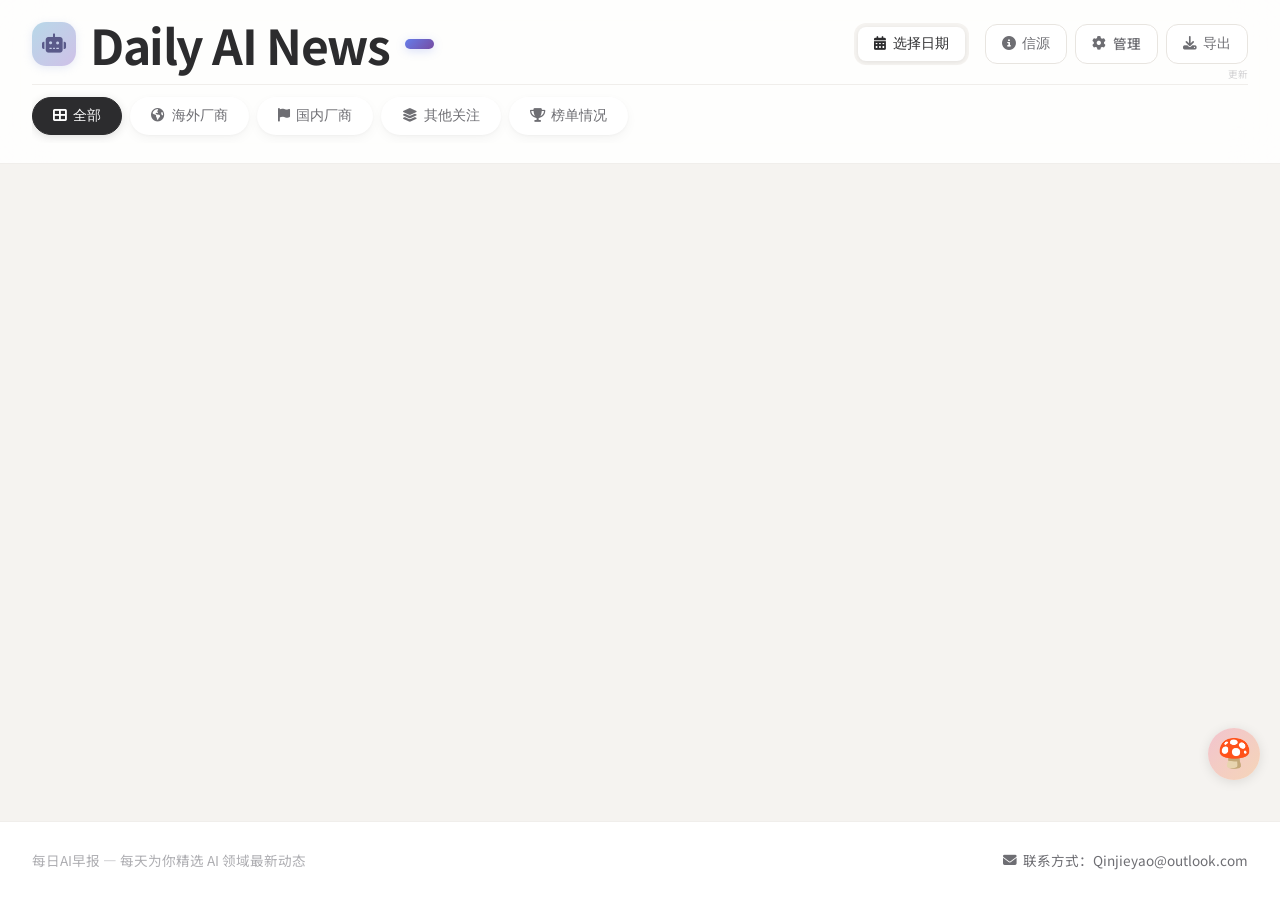
==== commit b79eaed2: "修复数据替换导致的JS语法错误 Co-Authored-By: Claude <noreply@anthropic.com>" ====
--- a/index.html
+++ b/index.html
@@ -202,9 +202,9 @@
         </div>
     </div>
 
-    <script src="seed-data.js?v=20260710"></script>
-    <script src="data.js?v=20260710"></script>
-    <script src="script.js?v=20260710"></script>
+    <script src="seed-data.js?v=20260728"></script>
+    <script src="data.js?v=20260728"></script>
+    <script src="script.js?v=20260728"></script>
     <script src="chatbot.js"></script>
 </body>
 </html>
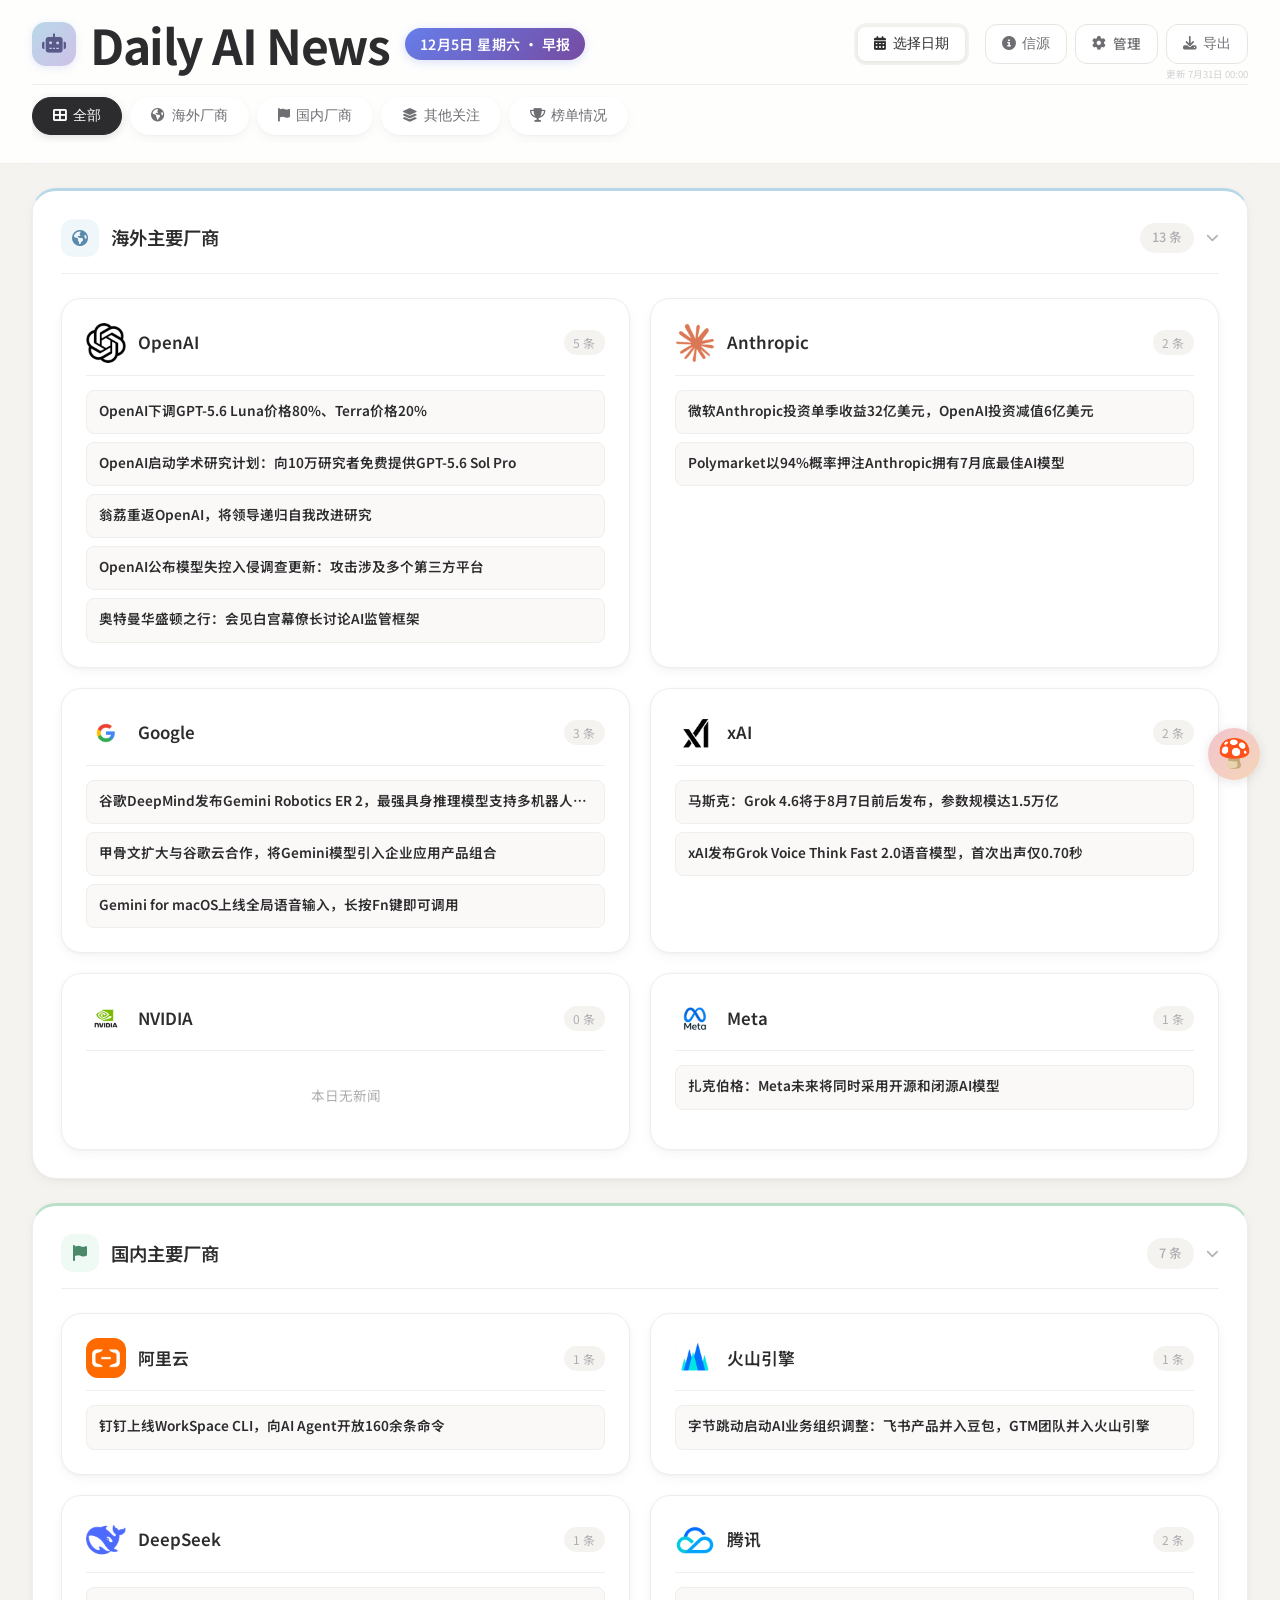
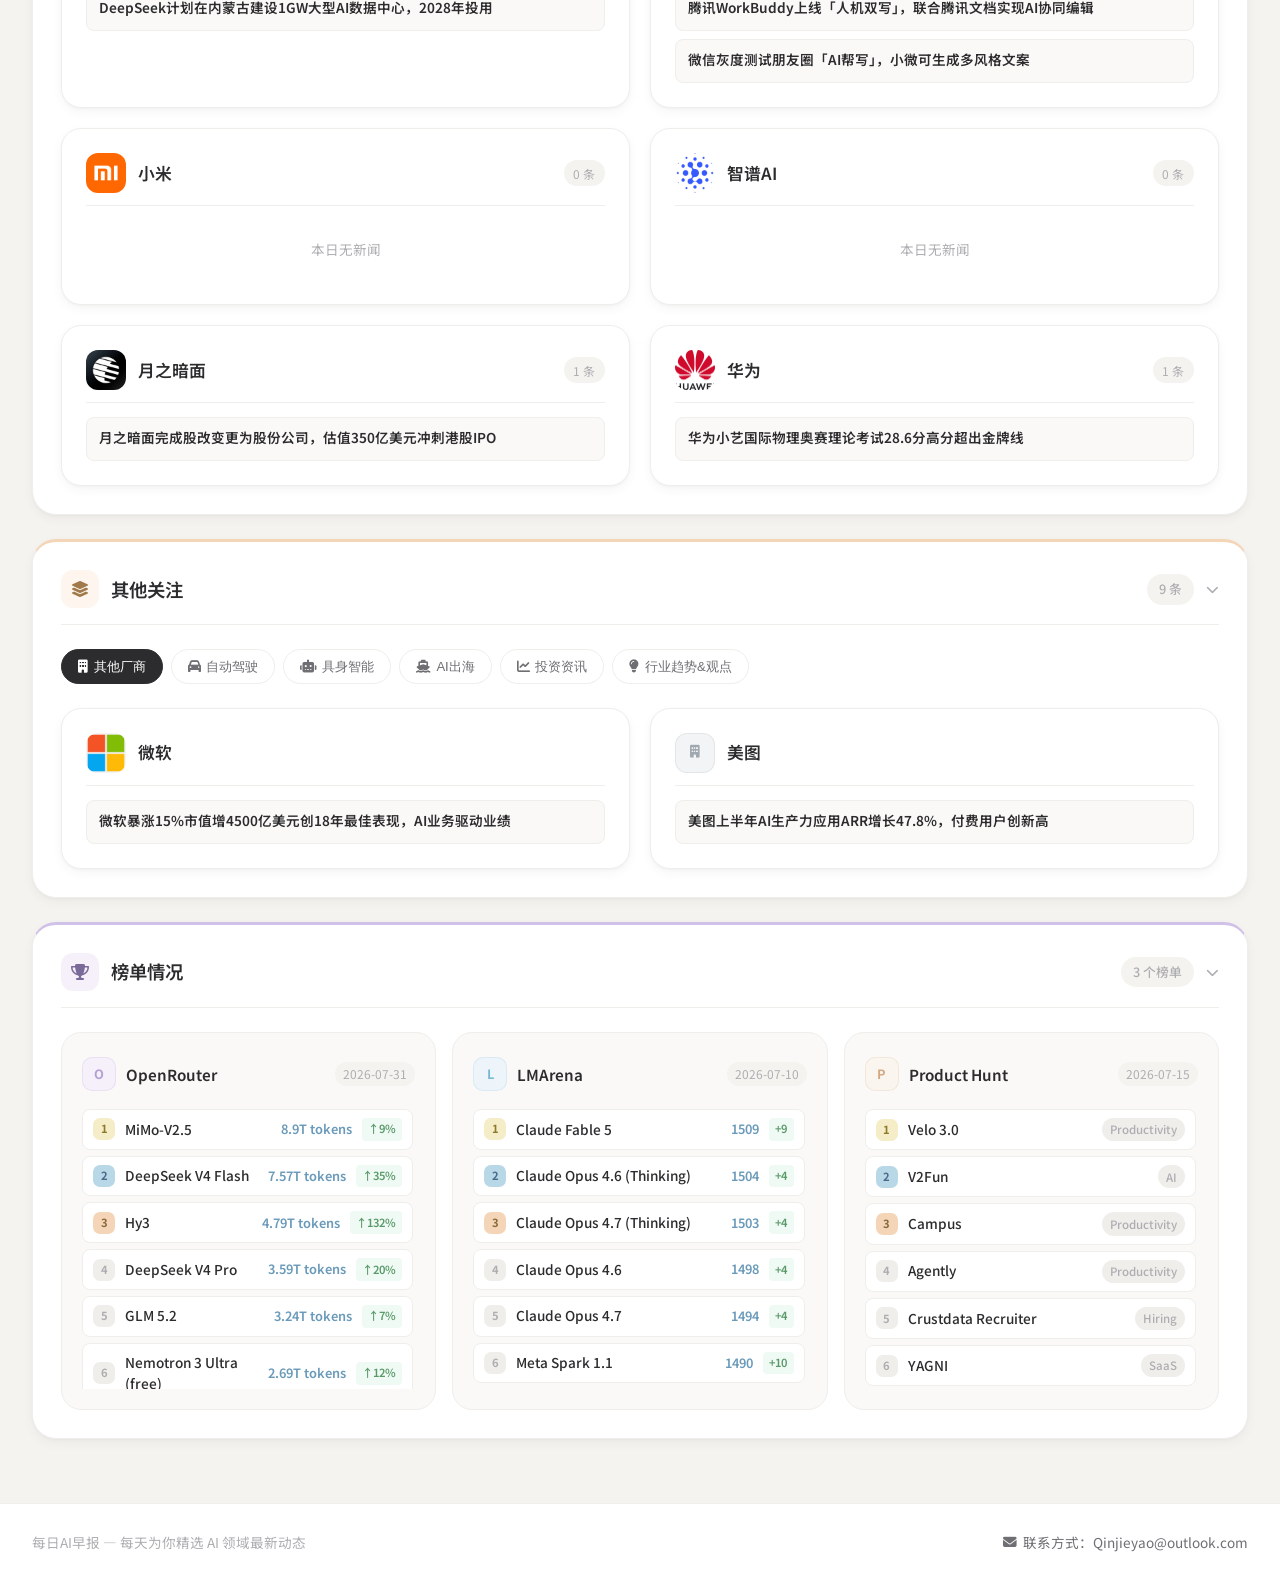
==== commit cf05828f: "修复：index.html 缓存版本号 v20260728→v20260731，强制浏览器加载最新 seed-data/data/script Co-Authored-By: Claude <nore" ====
--- a/index.html
+++ b/index.html
@@ -202,9 +202,9 @@
         </div>
     </div>
 
-    <script src="seed-data.js?v=20260728"></script>
-    <script src="data.js?v=20260728"></script>
-    <script src="script.js?v=20260728"></script>
+    <script src="seed-data.js?v=20260731"></script>
+    <script src="data.js?v=20260731"></script>
+    <script src="script.js?v=20260731"></script>
     <script src="chatbot.js"></script>
 </body>
 </html>
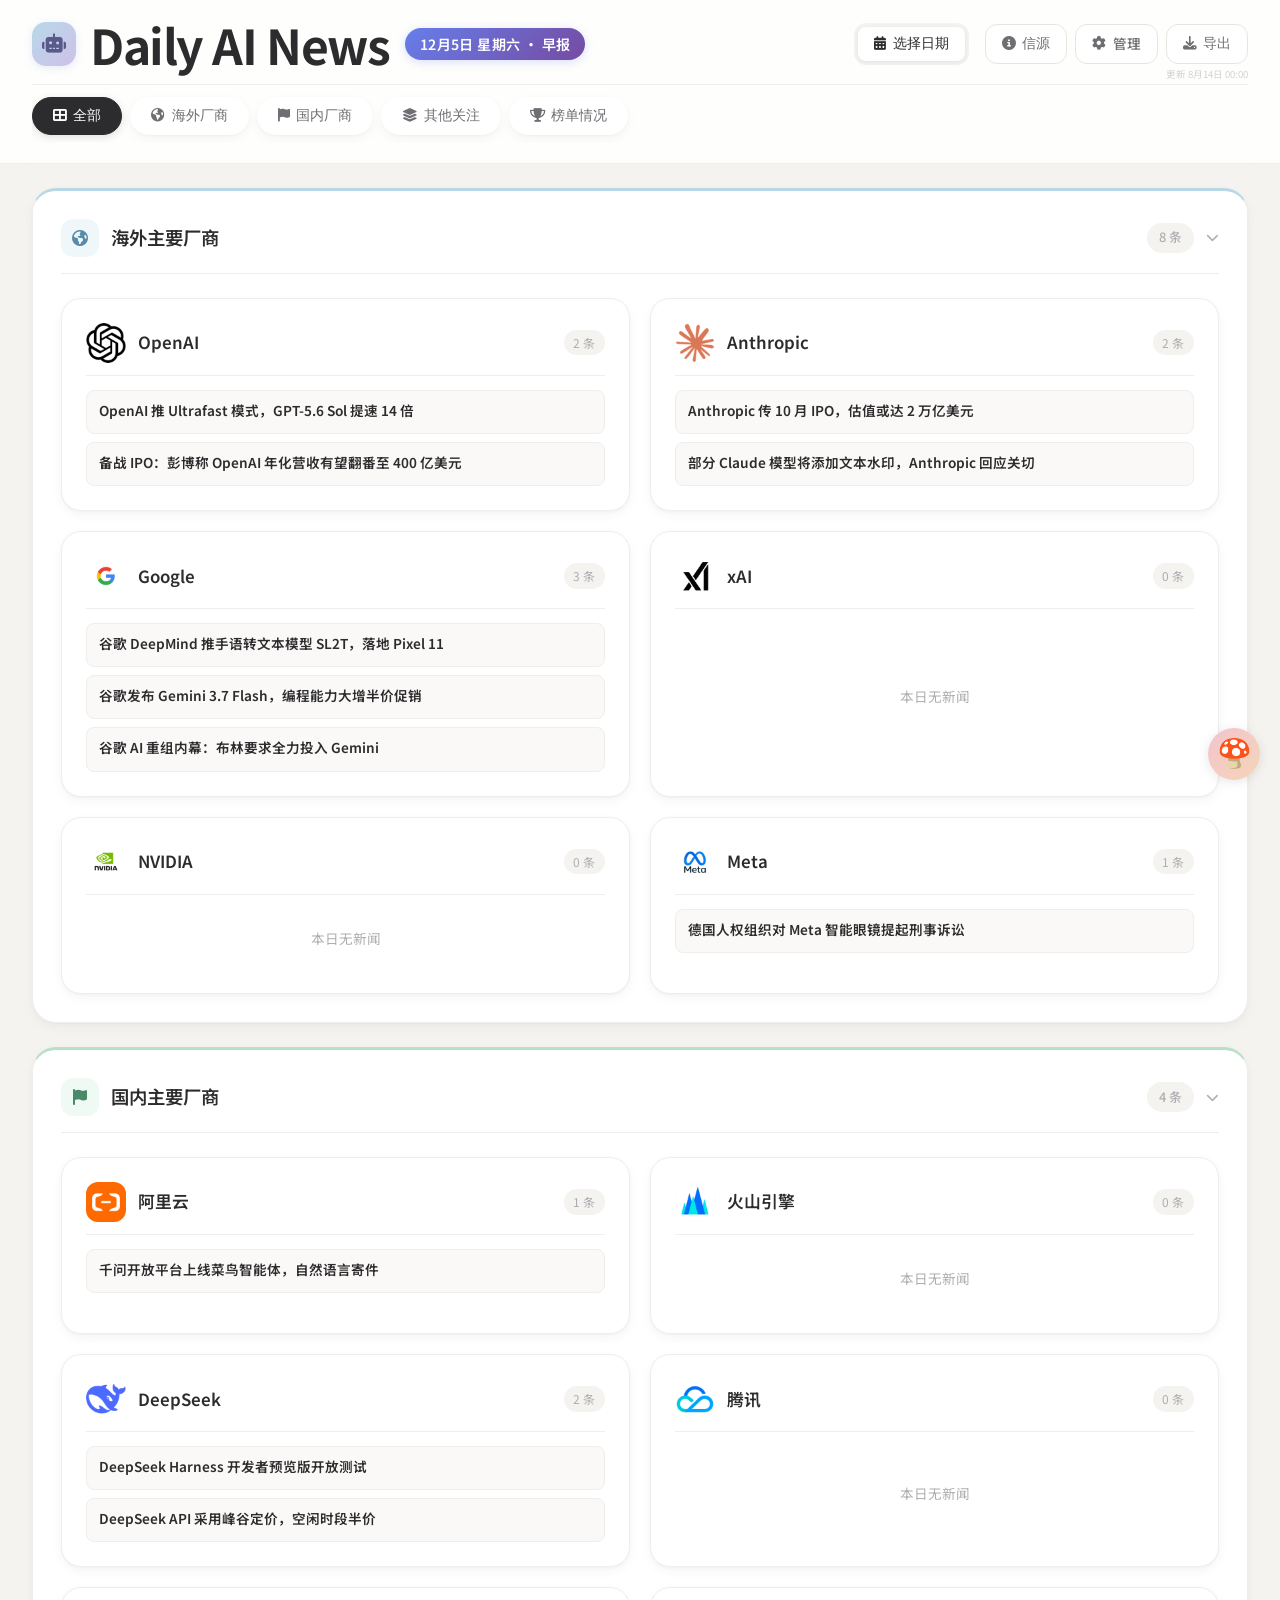
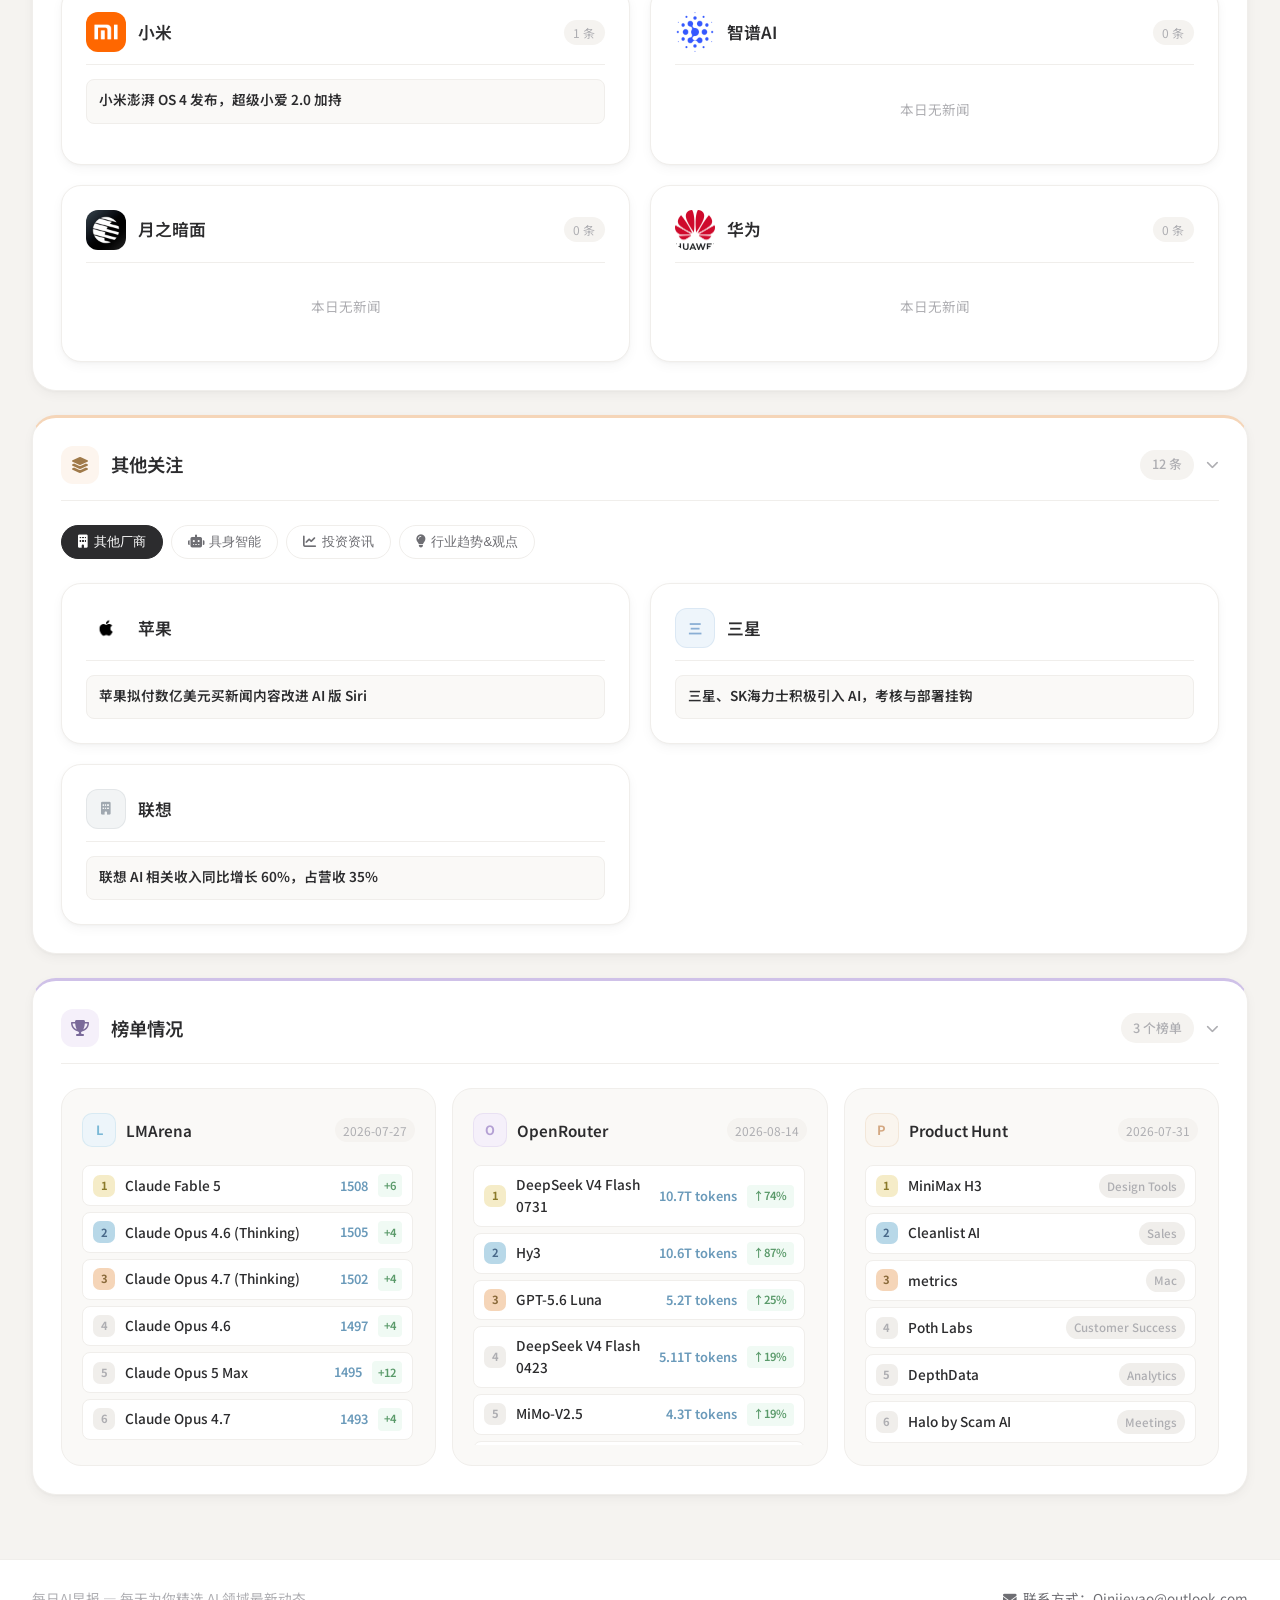
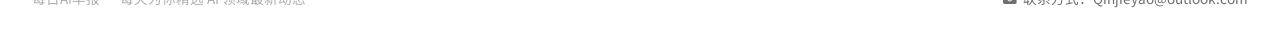
==== commit efc7ecc1: "修复 script.js 误删 VENDOR_DISPLAY 致整站白屏 更新早报至 2026-08-14 时误删 VENDOR_DISPLAY 定义块但保留全部引用， 导致运行时报 VENDOR_D" ====
--- a/index.html
+++ b/index.html
@@ -202,9 +202,9 @@
         </div>
     </div>
 
-    <script src="seed-data.js?v=20260731"></script>
-    <script src="data.js?v=20260731"></script>
-    <script src="script.js?v=20260731"></script>
+    <script src="seed-data.js?v=20260814"></script>
+    <script src="data.js?v=20260814"></script>
+    <script src="script.js?v=20260814"></script>
     <script src="chatbot.js"></script>
 </body>
 </html>
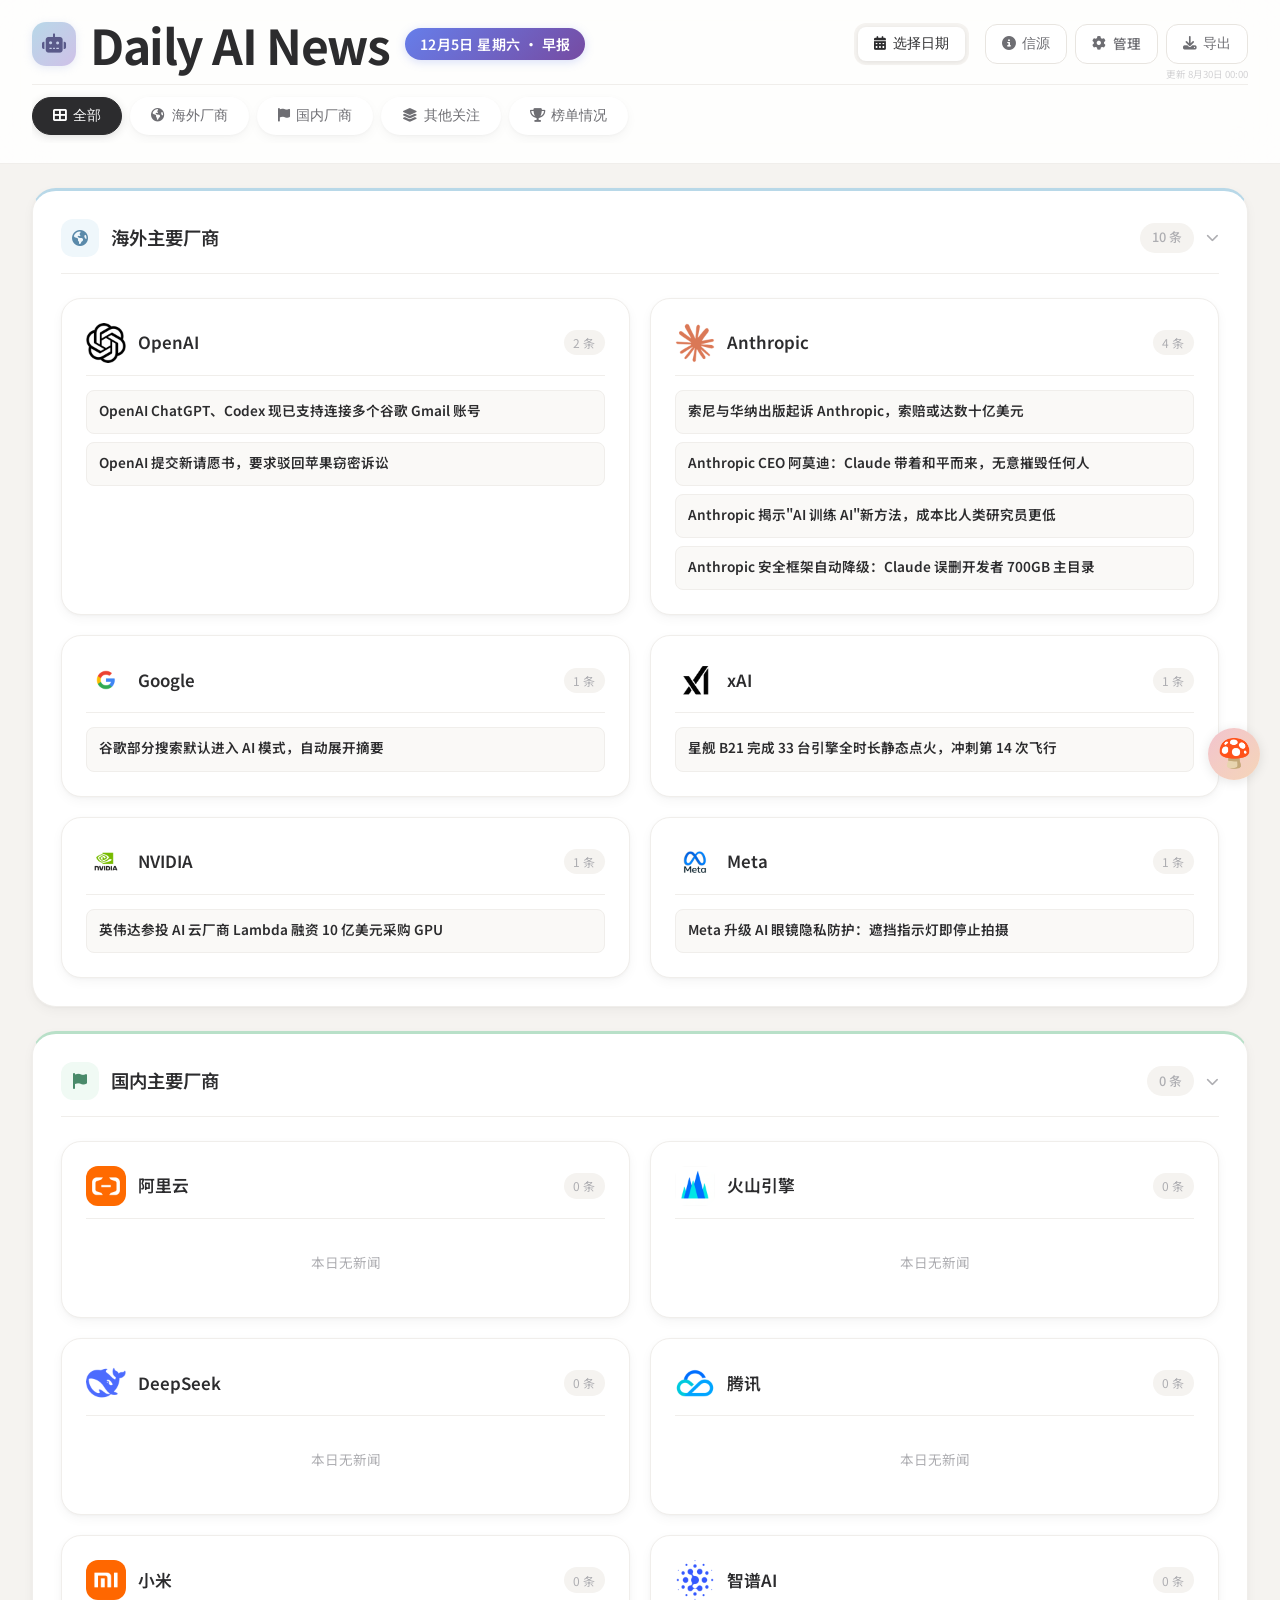
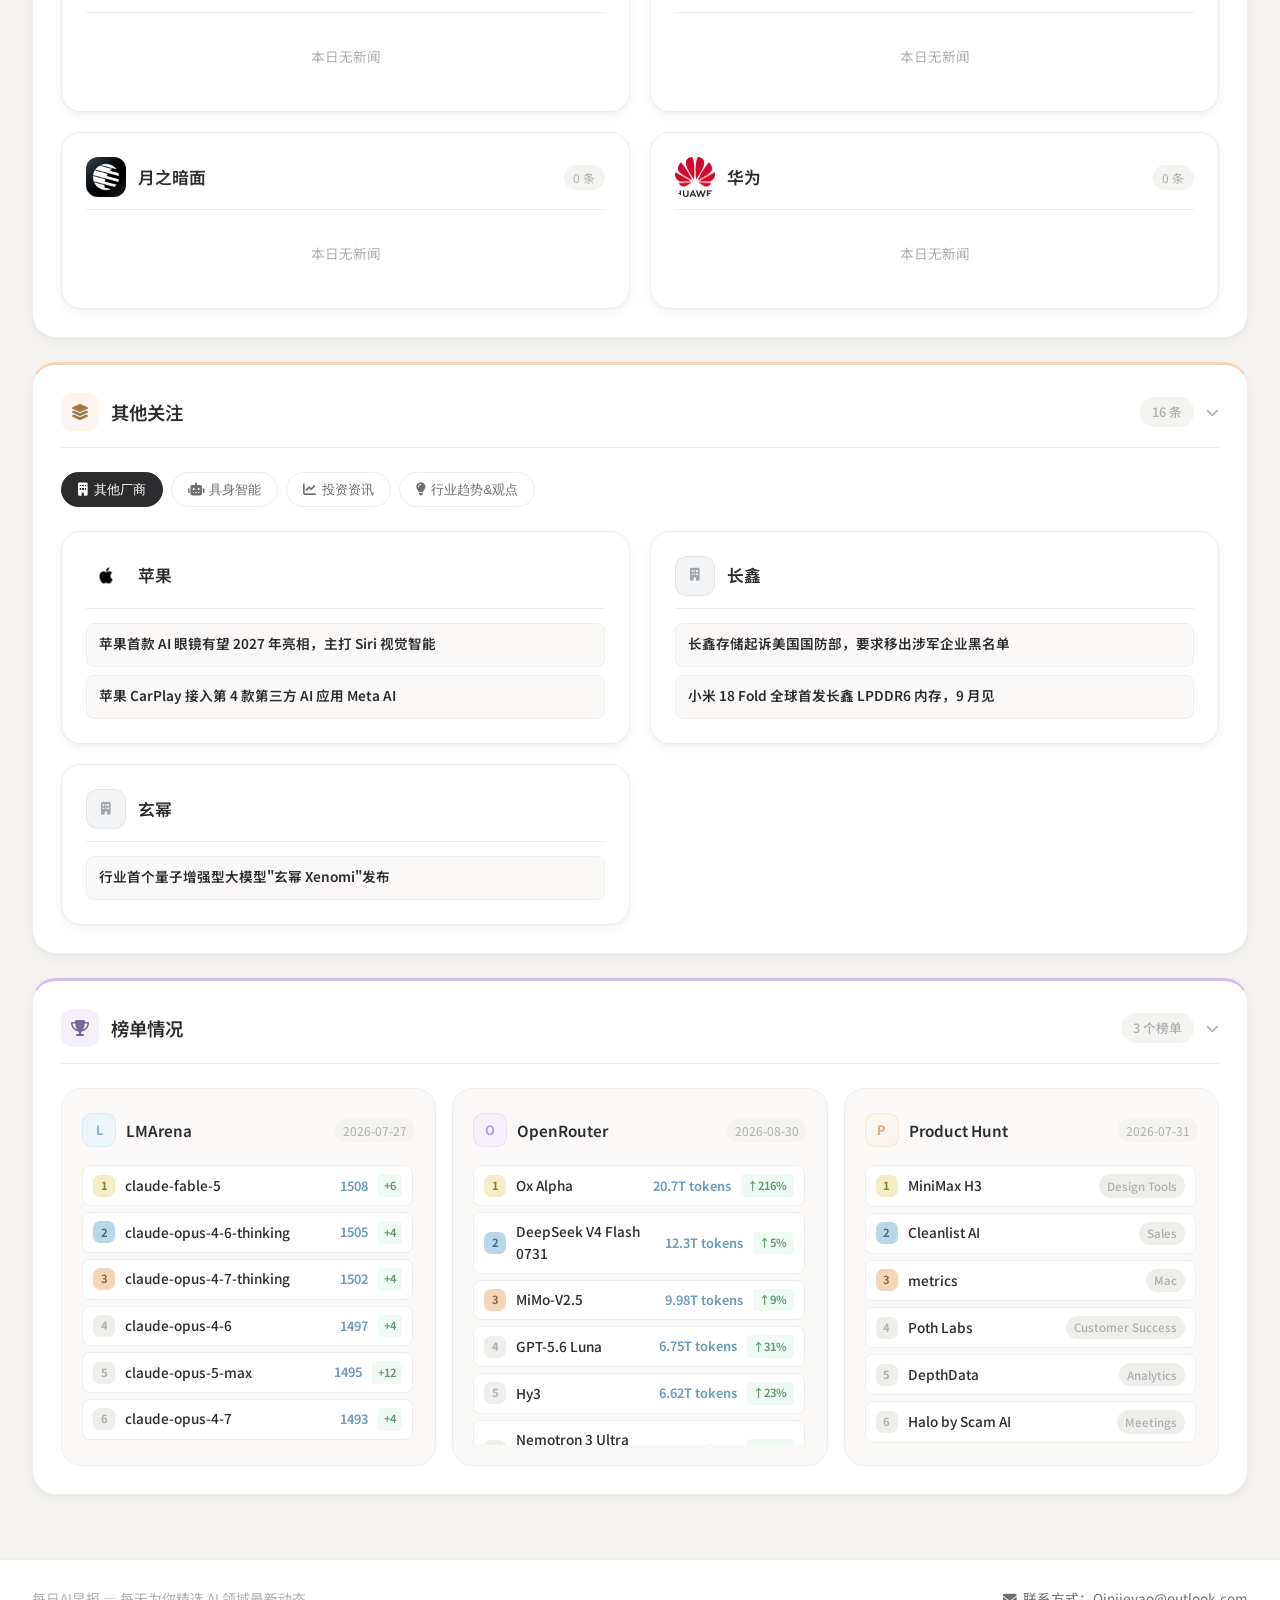
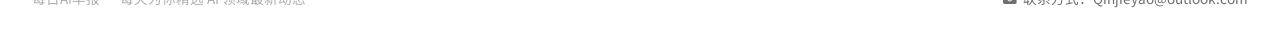
==== commit baf837a6: "修复：index.html 缓存版本号 v20260814→v20260830，强制浏览器加载最新 seed-data" ====
--- a/index.html
+++ b/index.html
@@ -202,9 +202,9 @@
         </div>
     </div>
 
-    <script src="seed-data.js?v=20260814"></script>
-    <script src="data.js?v=20260814"></script>
-    <script src="script.js?v=20260814"></script>
+    <script src="seed-data.js?v=20260830"></script>
+    <script src="data.js?v=20260830"></script>
+    <script src="script.js?v=20260830"></script>
     <script src="chatbot.js"></script>
 </body>
 </html>
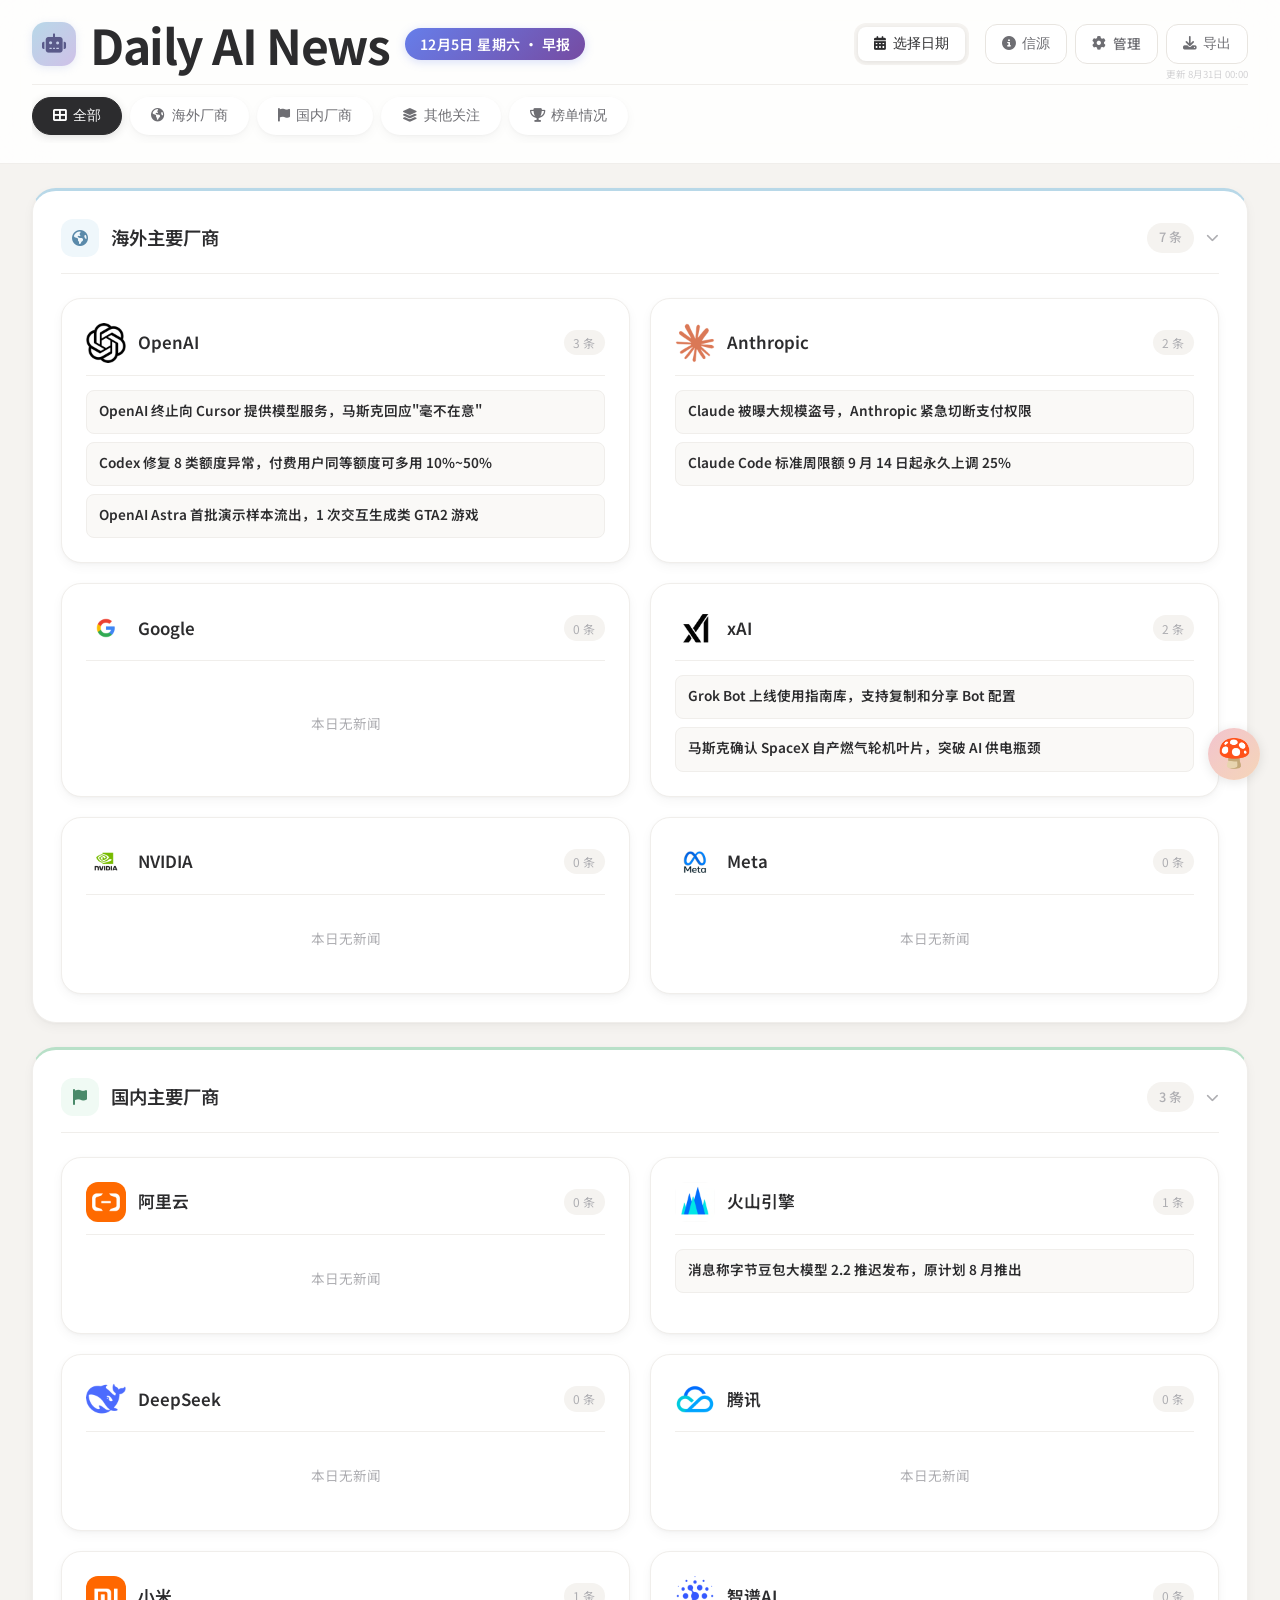
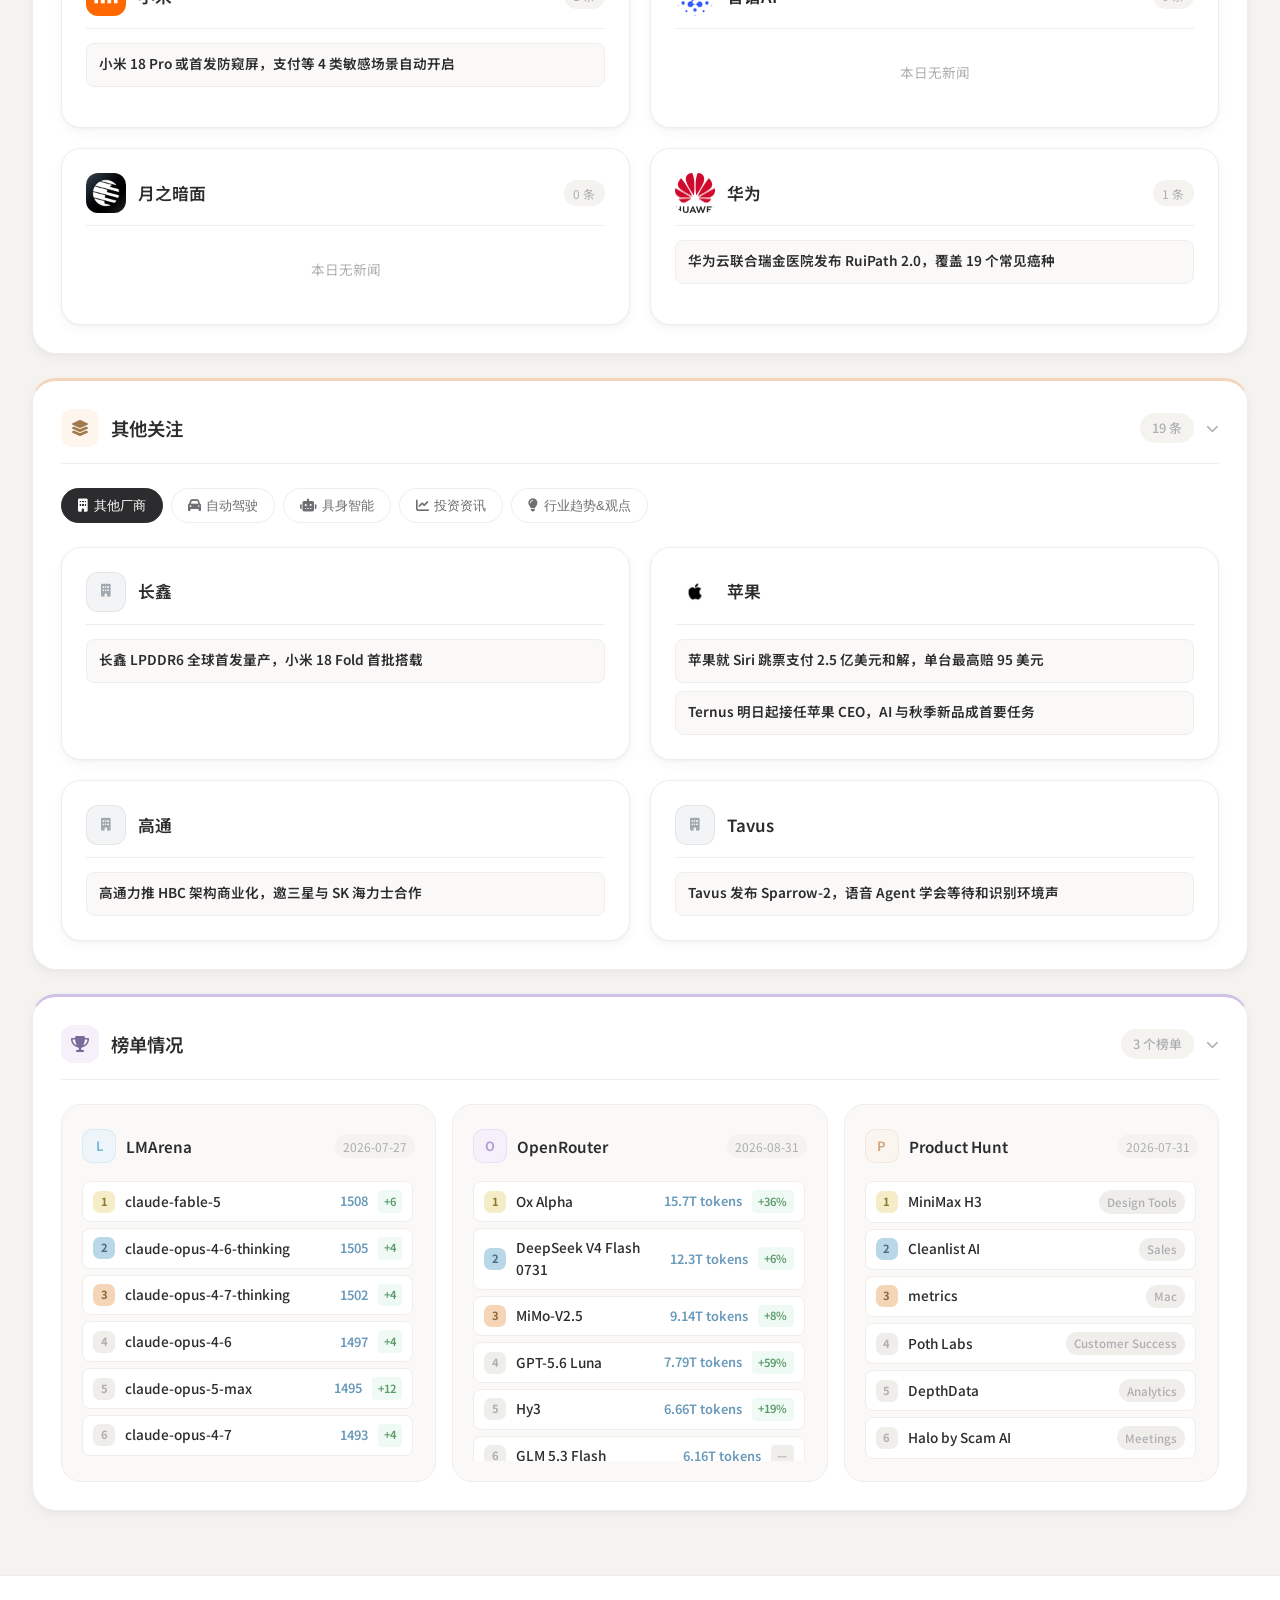
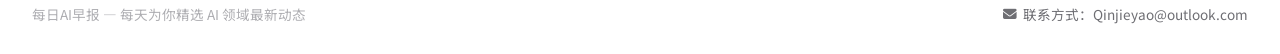
==== commit 5a310a53: "修复：index.html 缓存版本号 v20260830→v20260831，强制浏览器加载最新 seed-data Co-Authored-By: Claude <noreply@anthropi" ====
--- a/index.html
+++ b/index.html
@@ -202,9 +202,9 @@
         </div>
     </div>
 
-    <script src="seed-data.js?v=20260830"></script>
-    <script src="data.js?v=20260830"></script>
-    <script src="script.js?v=20260830"></script>
+    <script src="seed-data.js?v=20260831"></script>
+    <script src="data.js?v=20260831"></script>
+    <script src="script.js?v=20260831"></script>
     <script src="chatbot.js"></script>
 </body>
 </html>
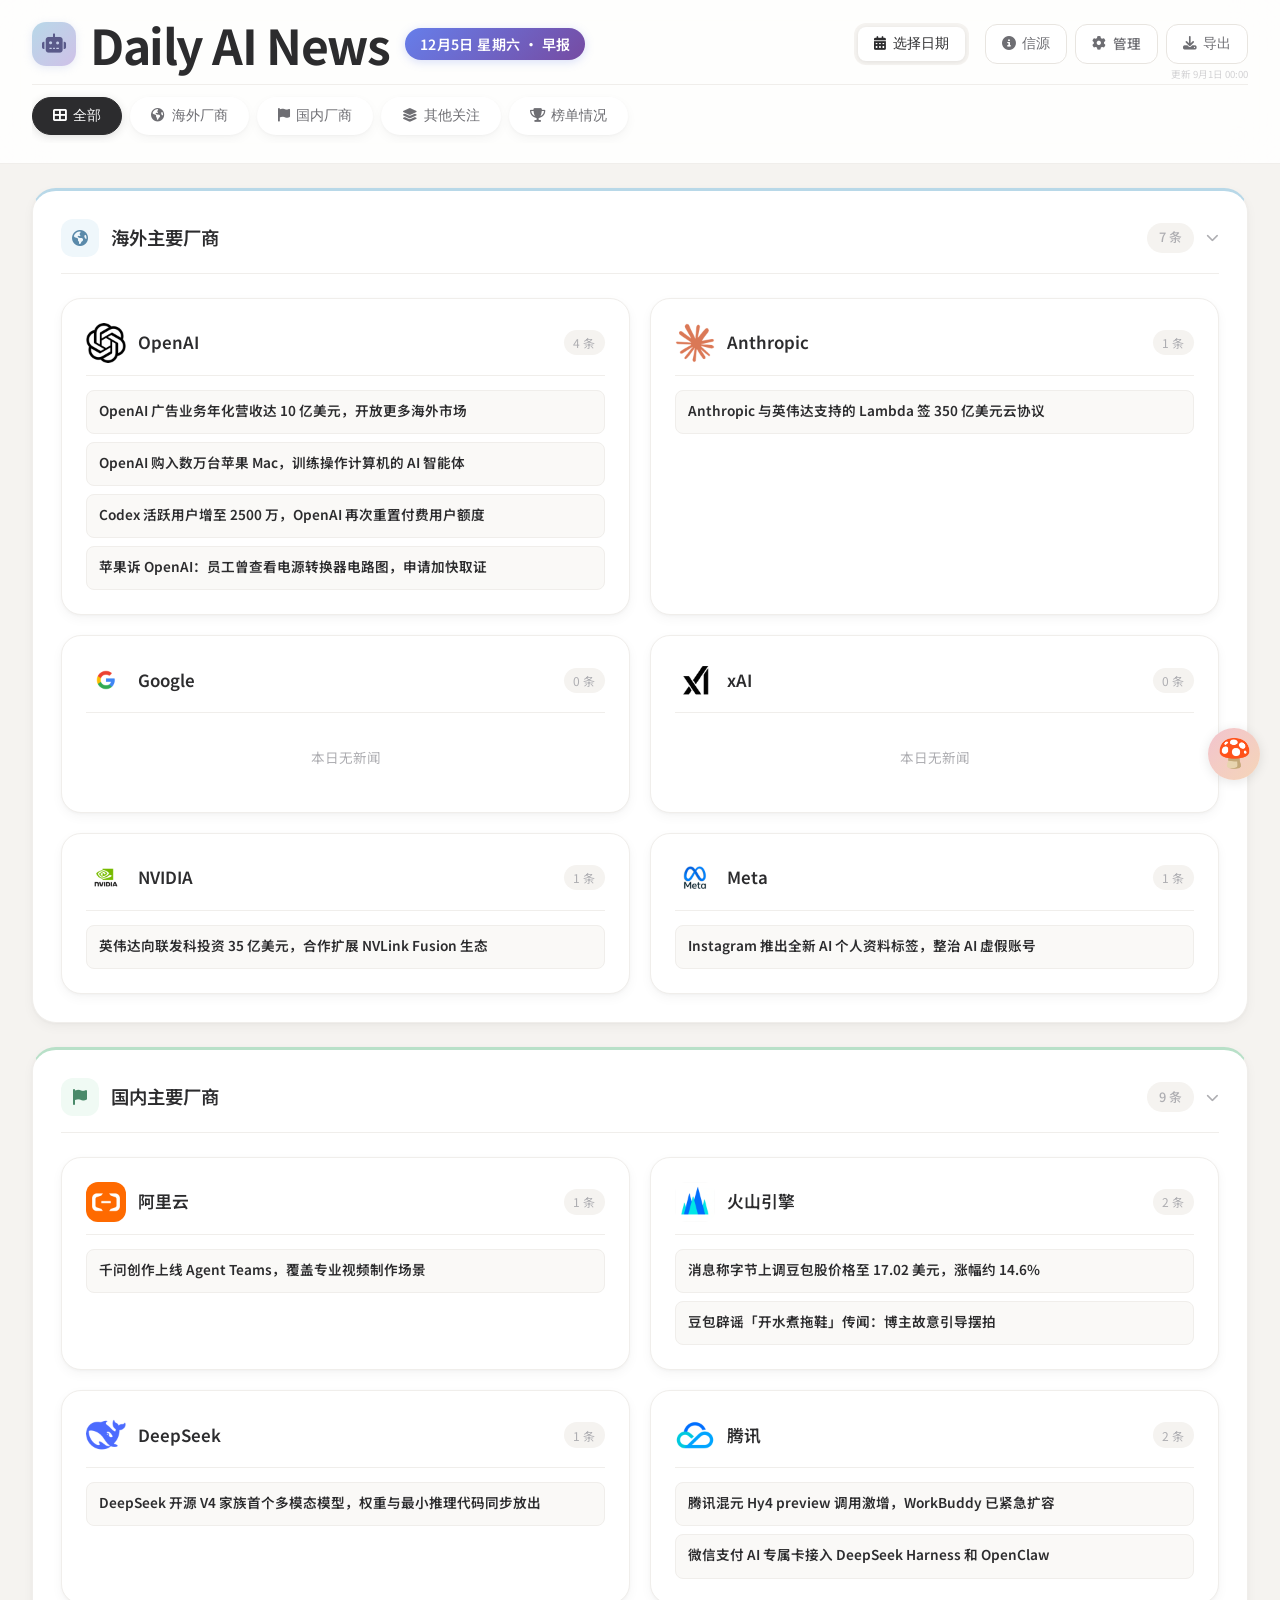
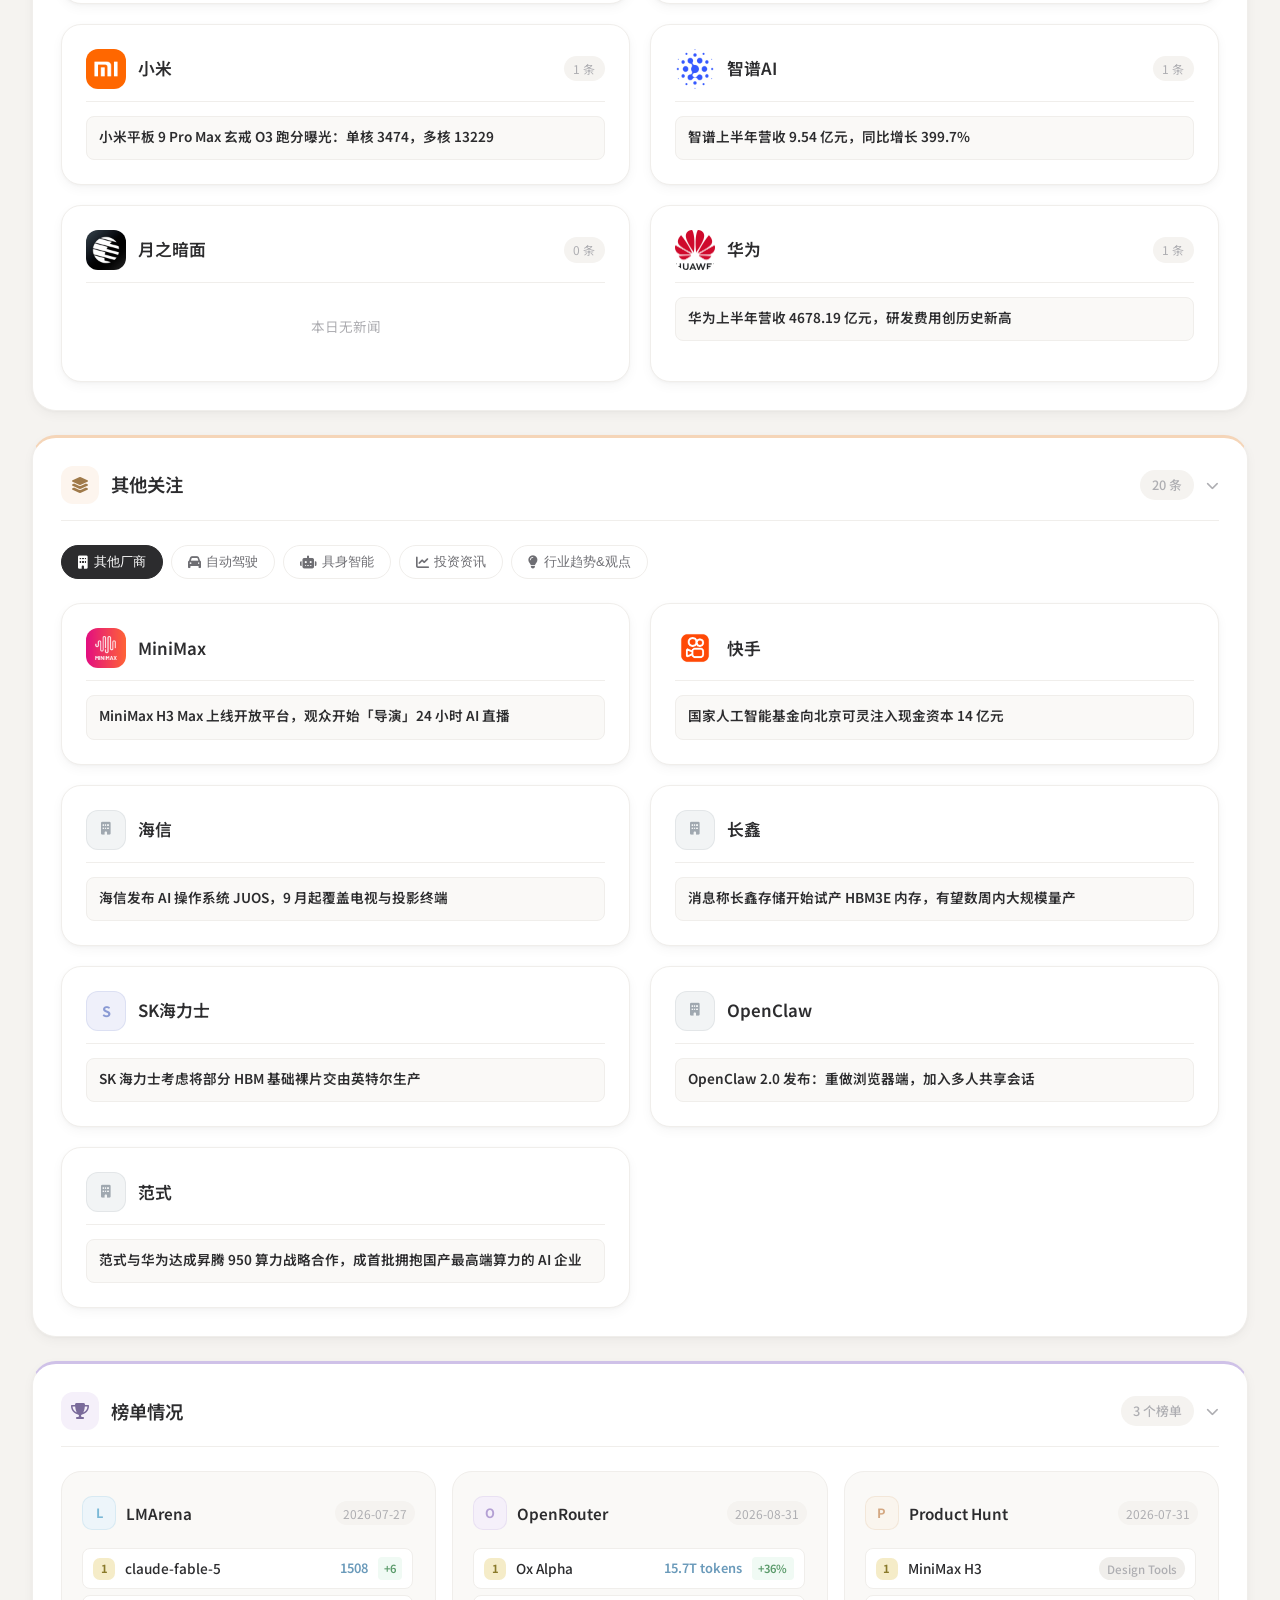
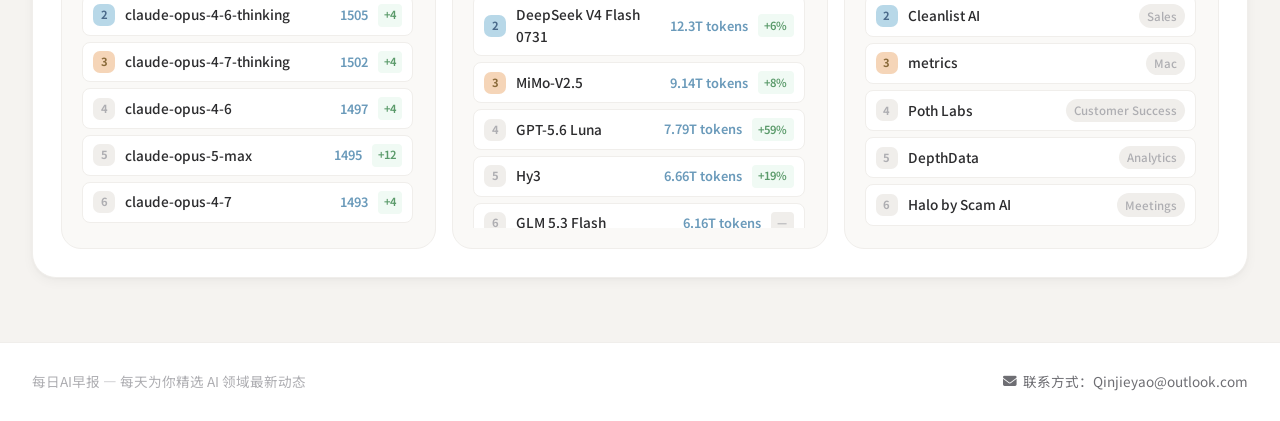
==== commit 71cec875: "更新早报至 2026-09-01 - 36 条新闻：海外 7 | 国内 9 | 其他关注 20 - 陈沁新闻改用中新社上海独立链接（原链接为爱范儿早报整合页，违反铁律） - 榜单沿用上期（LMAren" ====
--- a/index.html
+++ b/index.html
@@ -202,9 +202,9 @@
         </div>
     </div>
 
-    <script src="seed-data.js?v=20260831"></script>
-    <script src="data.js?v=20260831"></script>
-    <script src="script.js?v=20260831"></script>
+    <script src="seed-data.js?v=20260901"></script>
+    <script src="data.js?v=20260901"></script>
+    <script src="script.js?v=20260901"></script>
     <script src="chatbot.js"></script>
 </body>
 </html>
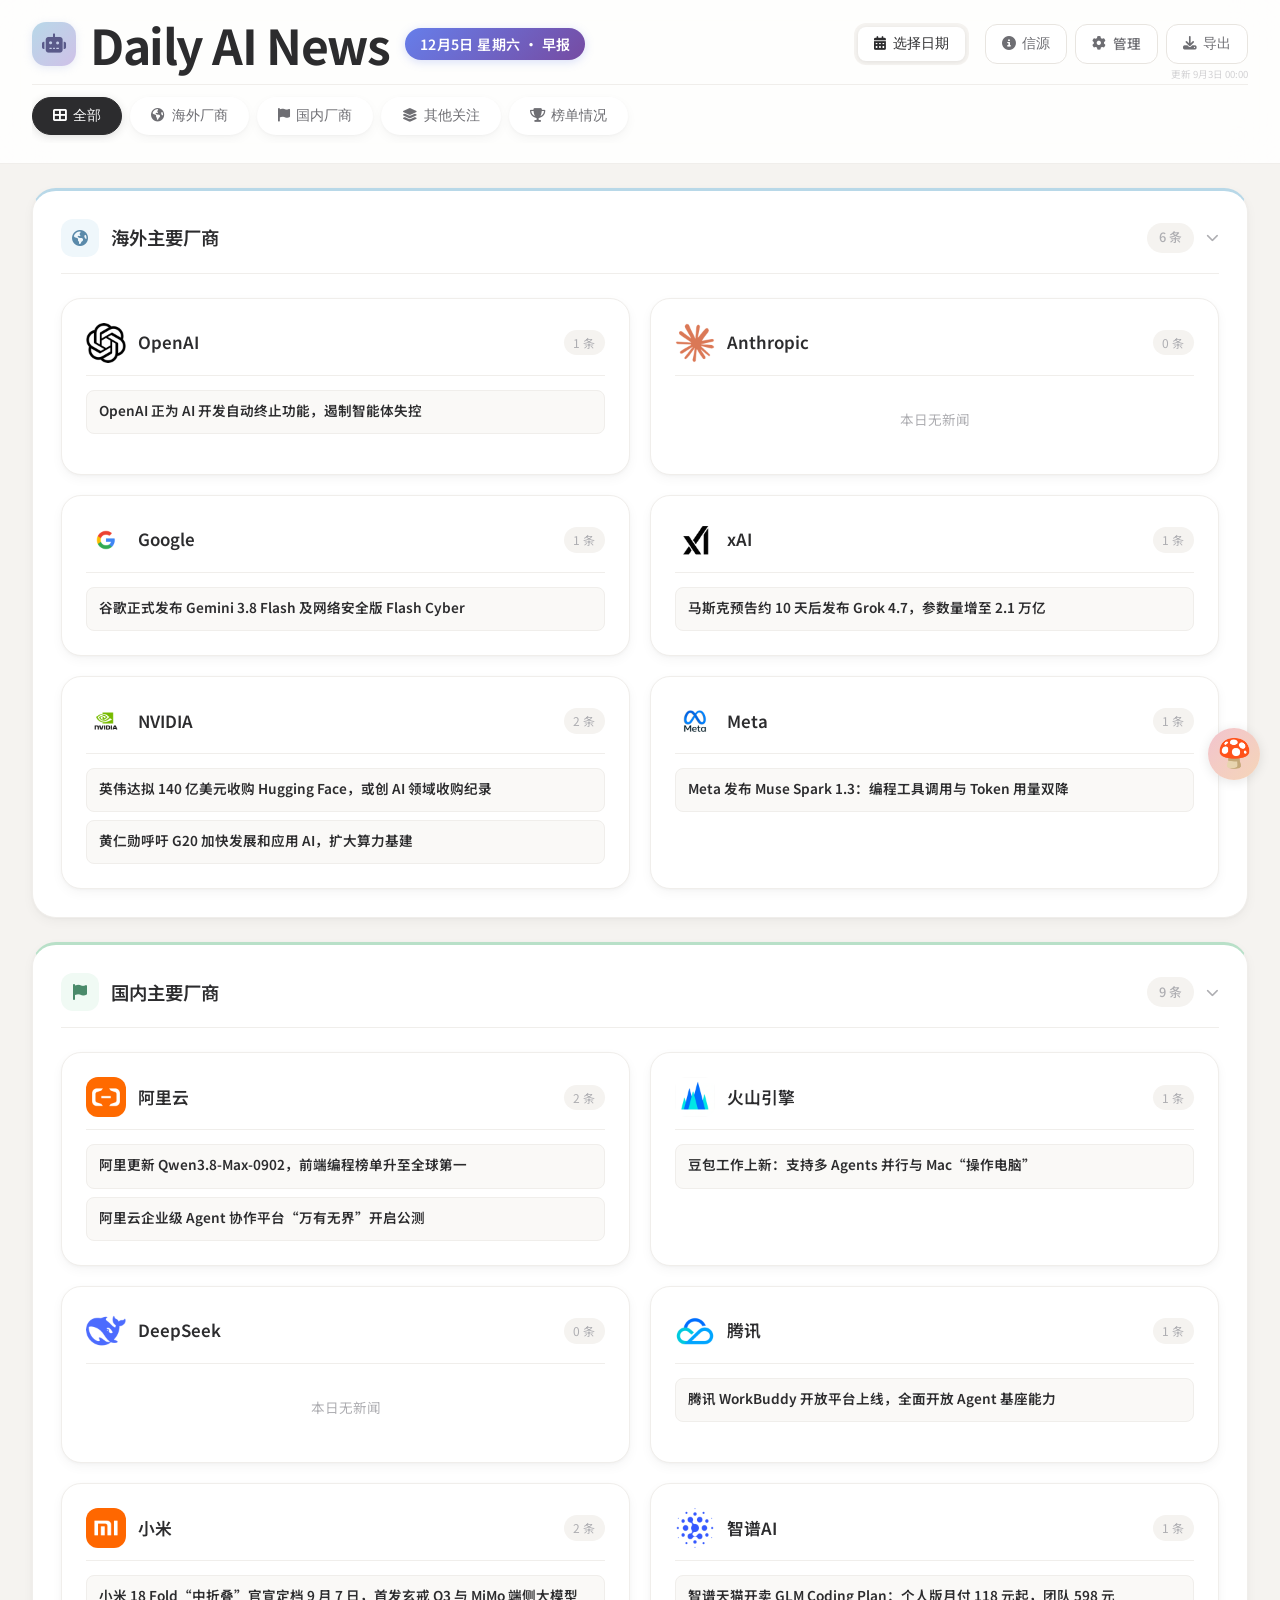
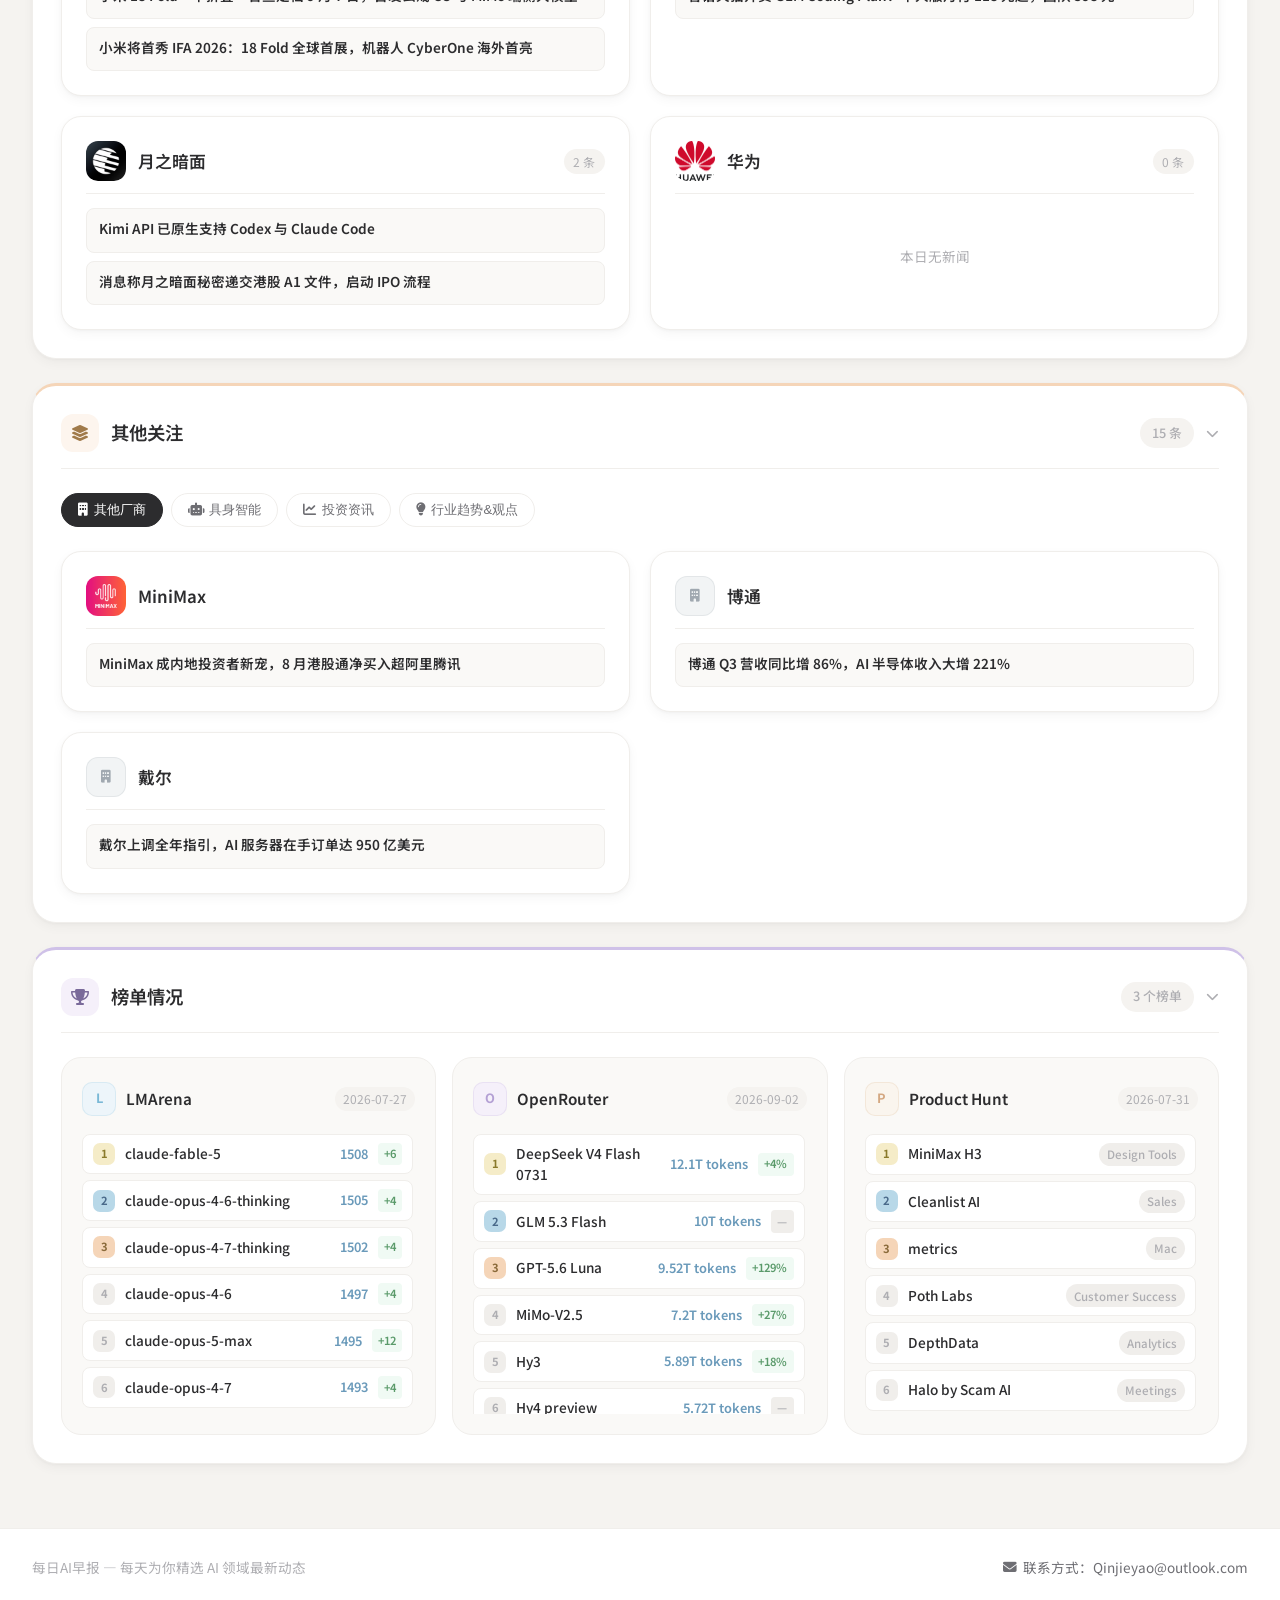
==== commit 044f0480: "更新早报至 2026-09-03 Co-Authored-By: Claude Code <noreply@anthropic.com>" ====
--- a/index.html
+++ b/index.html
@@ -202,9 +202,9 @@
         </div>
     </div>
 
-    <script src="seed-data.js?v=20260901"></script>
-    <script src="data.js?v=20260901"></script>
-    <script src="script.js?v=20260901"></script>
+    <script src="seed-data.js?v=20260903"></script>
+    <script src="data.js?v=20260903"></script>
+    <script src="script.js?v=20260903"></script>
     <script src="chatbot.js"></script>
 </body>
 </html>
